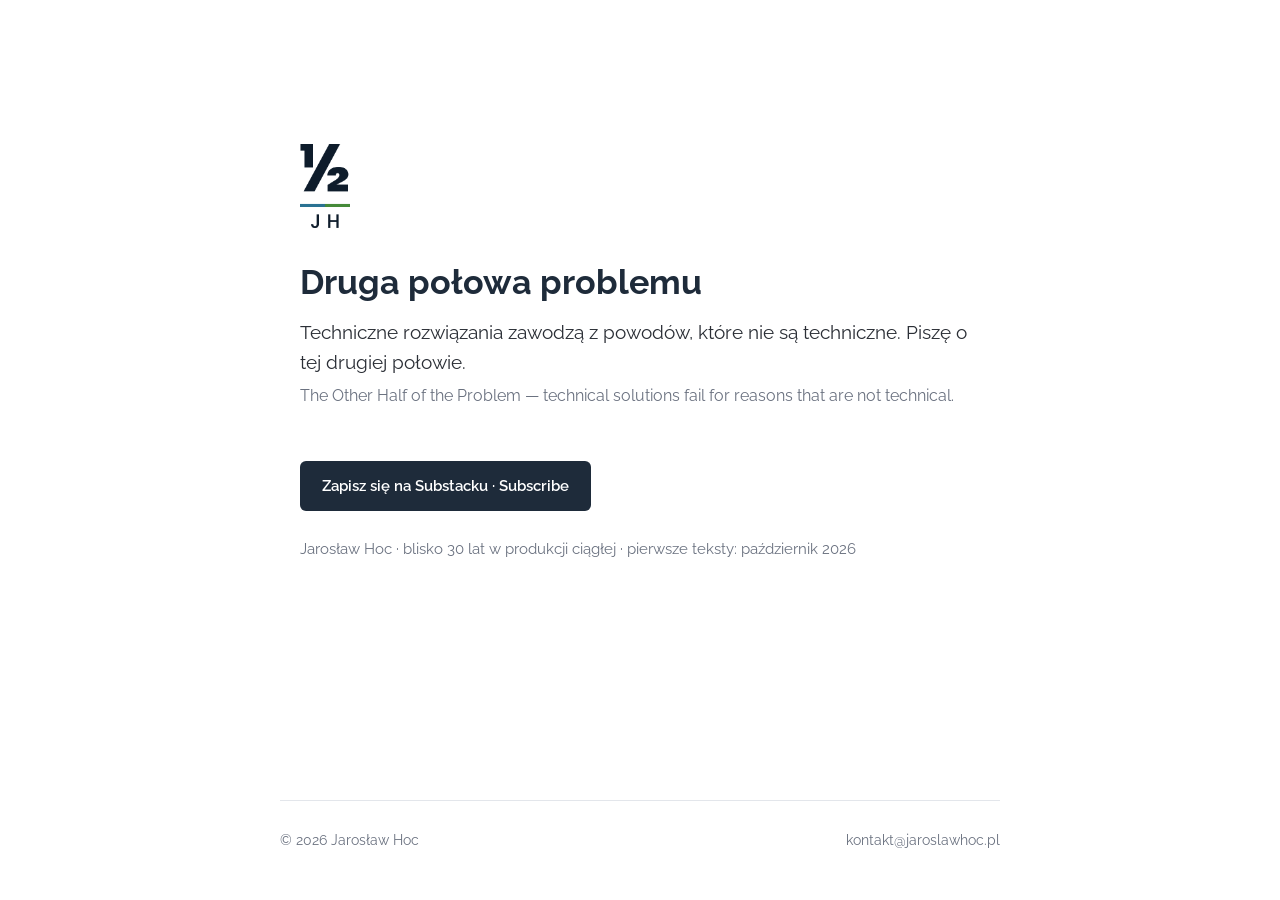
==== index.html @ 165168fc "Miesięcznik: nowe daty numerów 2–4 (3.11, 1.12, 5.01)" ====
<!doctype html><html lang="pl"><head><meta charset="utf-8"><meta name="viewport" content="width=device-width,initial-scale=1">
<title>Druga połowa problemu — Jarosław Hoc</title><meta name="description" content="Techniczne rozwiązania zawodzą z powodów, które nie są techniczne.">
<link rel="preconnect" href="https://fonts.googleapis.com"><link rel="preconnect" href="https://fonts.gstatic.com" crossorigin>
<link href="https://fonts.googleapis.com/css2?family=Raleway:wght@400;600;700&display=swap" rel="stylesheet"><link rel="stylesheet" href="style.css?v=1791019325"><link rel="icon" href="favicon.png?v=1791019325" type="image/png">
<style>.soon{min-height:80vh;display:flex;flex-direction:column;justify-content:center;align-items:flex-start;padding:60px 0}.soon img{height:84px;margin-bottom:34px}.soon h1{font-size:34px;line-height:1.2;color:var(--navy);margin:0 0 14px;font-weight:700}.soon .sub{font-size:19px;margin:0 0 6px}.soon .en{color:var(--gray);font-size:16px;margin:0 0 30px}.soon .who{color:var(--gray);font-size:15px;margin-top:26px}</style></head>
<body><main class="wrap"><section class="soon"><img src="logo.png" alt="½ JH">
<h1>Druga połowa problemu</h1>
<p class="sub">Techniczne rozwiązania zawodzą z powodów, które nie są techniczne. Piszę o tej drugiej połowie.</p>
<p class="en">The Other Half of the Problem — technical solutions fail for reasons that are not technical.</p>
<a class="cta" href="https://jaroslawhoc.substack.com">Zapisz się na Substacku · Subscribe</a>
<p class="who">Jarosław Hoc · blisko 30 lat w produkcji ciągłej · pierwsze teksty: październik 2026</p>
</section></main><footer class="wrap"><span>© 2026 Jarosław Hoc</span><span><a href="mailto:kontakt@jaroslawhoc.pl">kontakt@jaroslawhoc.pl</a></span></footer><script data-goatcounter="https://jaroslawhoc.goatcounter.com/count" async src="//gc.zgo.at/count.js"></script></body></html>
---- style.css ----
:root{--navy:#1E2B3A;--navy2:#2A3850;--amber:#1F6FA8;--green:#5BA847;--ink:#2B2F36;--gray:#6B7280;--rule:#E3E6EB;--bg:#FFFFFF}
*{box-sizing:border-box}html{-webkit-text-size-adjust:100%}
body{margin:0;font-family:Raleway,system-ui,-apple-system,"Segoe UI",Arial,sans-serif;color:var(--ink);background:var(--bg);line-height:1.6;font-size:17px}
a{color:var(--navy);text-decoration:none;border-bottom:1px solid var(--amber)}a:hover{color:var(--amber)}
.wrap{max-width:720px;margin:0 auto;padding:0 20px}
header{border-bottom:1px solid var(--rule)}
.nav{display:flex;align-items:center;justify-content:space-between;padding:22px 0;gap:16px;flex-wrap:wrap}
.brand{border:0;display:flex;align-items:center;gap:14px;line-height:1.2}.brand>span{display:flex;flex-direction:column}.logo{height:44px;width:auto}
.brand .pub{font-weight:700;color:var(--navy);font-size:19px;letter-spacing:-.2px}
.brand .by{color:var(--green);font-size:13px;font-weight:600;letter-spacing:.6px;text-transform:uppercase;margin-top:3px}
.menu{display:flex;gap:22px;align-items:center;font-size:15px}
.menu a{border:0;color:var(--gray)}.menu a.on{color:var(--navy);font-weight:600}
.lang{border:1px solid var(--rule);border-radius:999px;padding:3px 11px;font-size:13px;color:var(--gray)!important;font-weight:600}
.hero{padding:56px 0 8px}
.latest{display:grid;grid-template-columns:300px 1fr;gap:40px;align-items:start;margin-top:40px;padding:32px 0 8px;border-top:1px solid var(--rule)}
.latest .paper{border:0}.latest .paper img{width:100%;display:block;border:1px solid #d9d4c7;box-shadow:0 14px 40px rgba(30,43,58,.14);transition:transform .2s}.latest .paper:hover img{transform:translateY(-3px)}
.latest .nr{font-size:13px;letter-spacing:2px;text-transform:uppercase;color:var(--amber);font-weight:700;margin:0 0 10px}
.latest h3{font-size:28px;line-height:1.2;color:var(--navy);margin:0 0 12px;font-weight:700;letter-spacing:-.3px}
.latest .lead{font-size:18px;margin:0 0 18px}
.latest .mon{border-left:3px solid var(--green);padding:4px 0 4px 16px;margin:0 0 20px}
.latest .mon b{display:block;font-size:12px;letter-spacing:2px;text-transform:uppercase;color:var(--gray);margin-bottom:6px}
.latest .mon ol{margin:0;padding-left:18px;font-size:16px}.latest .mon li{margin-bottom:4px}
.latest .cta{margin:0 12px 0 0}.latest .more{font-size:15px;color:var(--gray);border:0;white-space:nowrap}
.subscribe{margin:48px 0 0;padding:28px 32px;background:#F6F7F9;border-radius:10px;display:grid;grid-template-columns:1fr 340px;gap:28px;align-items:center}
.subscribe h4{margin:0 0 6px;font-size:20px;color:var(--navy)}.subscribe p{margin:0;font-size:15px;color:var(--gray)}
.subscribe iframe{width:100%;height:150px;border:0;background:transparent}
@media(max-width:700px){.latest{grid-template-columns:1fr}.latest .paper{max-width:320px}.subscribe{grid-template-columns:1fr;padding:22px}}
.hero h1{font-size:34px;line-height:1.2;color:var(--navy);margin:0 0 20px;font-weight:700;letter-spacing:-.3px}
.hero p{font-size:19px;margin:0 0 14px;max-width:600px}
.hero .who{color:var(--gray);font-size:16px}
.cta{display:inline-block;margin-top:22px;background:var(--navy);color:#fff;padding:13px 22px;border-radius:6px;border:0;font-weight:600;font-size:15px}
.cta:hover{background:var(--green);color:#fff}
h2{font-size:14px;letter-spacing:2px;text-transform:uppercase;color:var(--amber);margin:56px 0 18px;font-weight:700}
.texts{list-style:none;padding:0;margin:0}
.texts li{padding:18px 0;border-top:1px solid var(--rule)}
.texts li:last-child{border-bottom:1px solid var(--rule)}
.texts .t{font-weight:600;font-size:18px;color:var(--navy);border:0}
.texts .d{display:block;color:var(--gray);font-size:14px;margin-top:4px}
.empty{padding:24px;background:#F6F7F9;border-radius:8px;color:var(--gray);font-size:16px}
.ahero{position:relative;margin:8px 0 36px;border-radius:10px;overflow:hidden;background:#fbfaf6}.ahero img{width:100%;display:block;-webkit-mask-image:linear-gradient(180deg,#000 55%,transparent 100%);mask-image:linear-gradient(180deg,#000 55%,transparent 100%)}.acard{position:absolute;right:4%;bottom:8%;width:42%;background:rgba(255,255,255,.86);backdrop-filter:blur(3px);border:1px solid #e6e2d8;border-radius:8px;padding:22px 26px;box-shadow:0 10px 30px rgba(30,43,58,.10)}.acard h2{margin:0 0 10px}.acard p{margin:0;font-size:17px;line-height:1.55}@media(max-width:800px){.ahero img{-webkit-mask-image:none;mask-image:none}.acard{position:static;width:auto;margin:-40px 16px 0;background:#fff}}
.atext{max-width:680px}.atext p{font-size:18px;line-height:1.6}.about img{width:100%;border-radius:6px;display:block;border:1px solid #e6e2d8}
@media(max-width:640px){.about{grid-template-columns:1fr}.about img{width:180px}}
.about p{margin:0 0 16px}
.issues{display:grid;grid-template-columns:repeat(auto-fill,minmax(260px,1fr));gap:28px;margin-top:24px}.issue{margin:0}.issue img{width:100%;display:block;border:1px solid #d9d4c7;box-shadow:0 8px 30px rgba(30,43,58,.12);transition:transform .2s}.issue a:hover img{transform:translateY(-3px)}.issue figcaption{font-size:14px;color:var(--gray);margin-top:10px}.issue figcaption em{color:var(--green);font-style:normal}.issues+.empty{margin-top:20px}
.texts li{display:flex;gap:16px;align-items:flex-start}.texts .thumb img{width:72px;display:block;border:1px solid #d9d4c7}
.empty{margin-bottom:8px}
@media(max-width:640px){.hero{padding:44px 0 28px}.hero h1{font-size:28px}}
footer.wrap{margin:80px auto 0;border-top:1px solid var(--rule);padding:28px 0 44px;color:var(--gray);font-size:14px;display:flex;justify-content:space-between;flex-wrap:wrap;gap:12px}
footer a{border:0;color:var(--gray)}footer a:hover{color:var(--navy)}
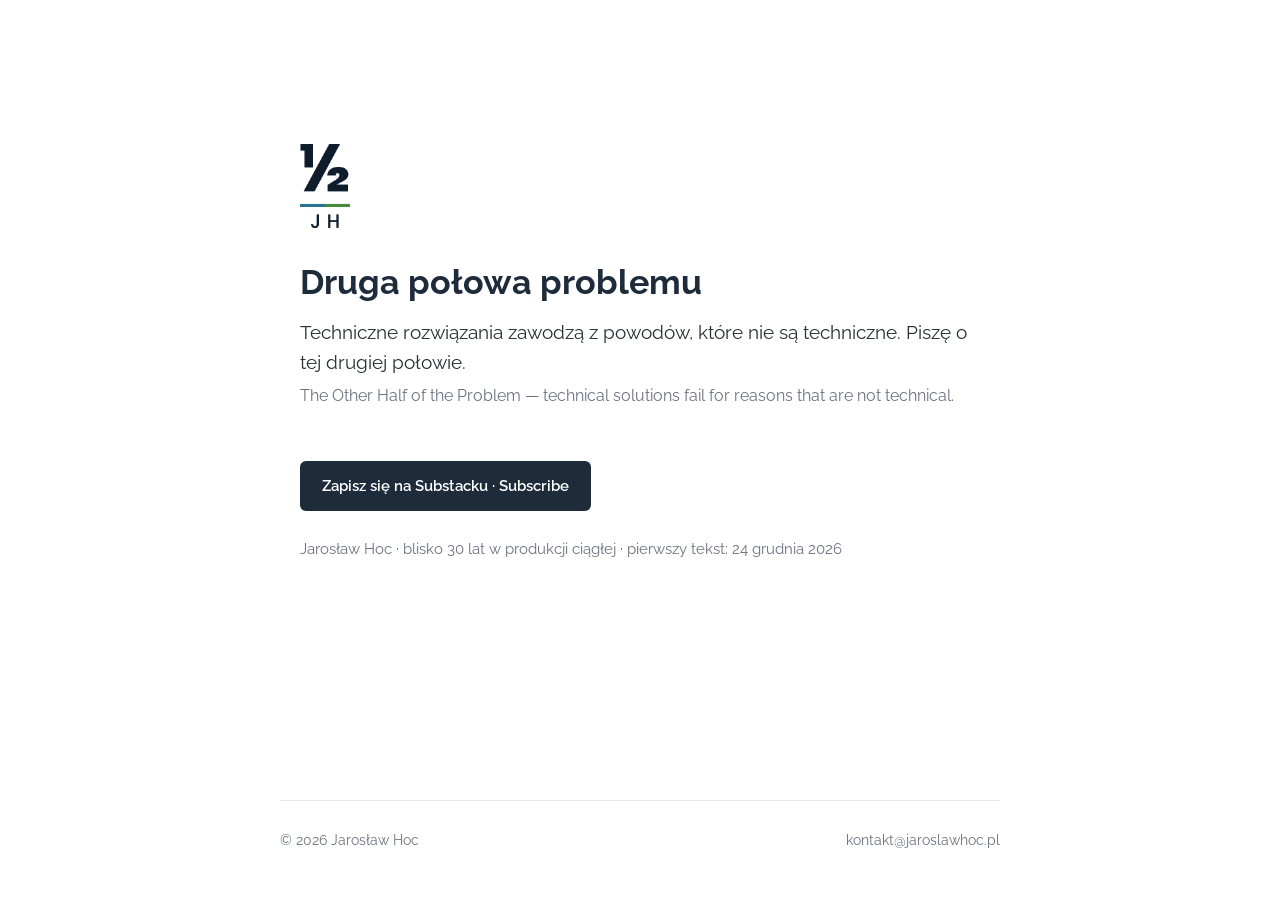
==== commit 6ad4c23e: "Nr 1: wydanie świąteczne 24.12.2026 — nowa gazeta, daty na zasłonie i stronach Co-Authored-By: Claud" ====
--- a/index.html
+++ b/index.html
@@ -8,5 +8,5 @@
 <p class="sub">Techniczne rozwiązania zawodzą z powodów, które nie są techniczne. Piszę o tej drugiej połowie.</p>
 <p class="en">The Other Half of the Problem — technical solutions fail for reasons that are not technical.</p>
 <a class="cta" href="https://jaroslawhoc.substack.com">Zapisz się na Substacku · Subscribe</a>
-<p class="who">Jarosław Hoc · blisko 30 lat w produkcji ciągłej · pierwsze teksty: październik 2026</p>
+<p class="who">Jarosław Hoc · blisko 30 lat w produkcji ciągłej · pierwszy tekst: 24 grudnia 2026</p>
 </section></main><footer class="wrap"><span>© 2026 Jarosław Hoc</span><span><a href="mailto:kontakt@jaroslawhoc.pl">kontakt@jaroslawhoc.pl</a></span></footer><script data-goatcounter="https://jaroslawhoc.goatcounter.com/count" async src="//gc.zgo.at/count.js"></script></body></html>
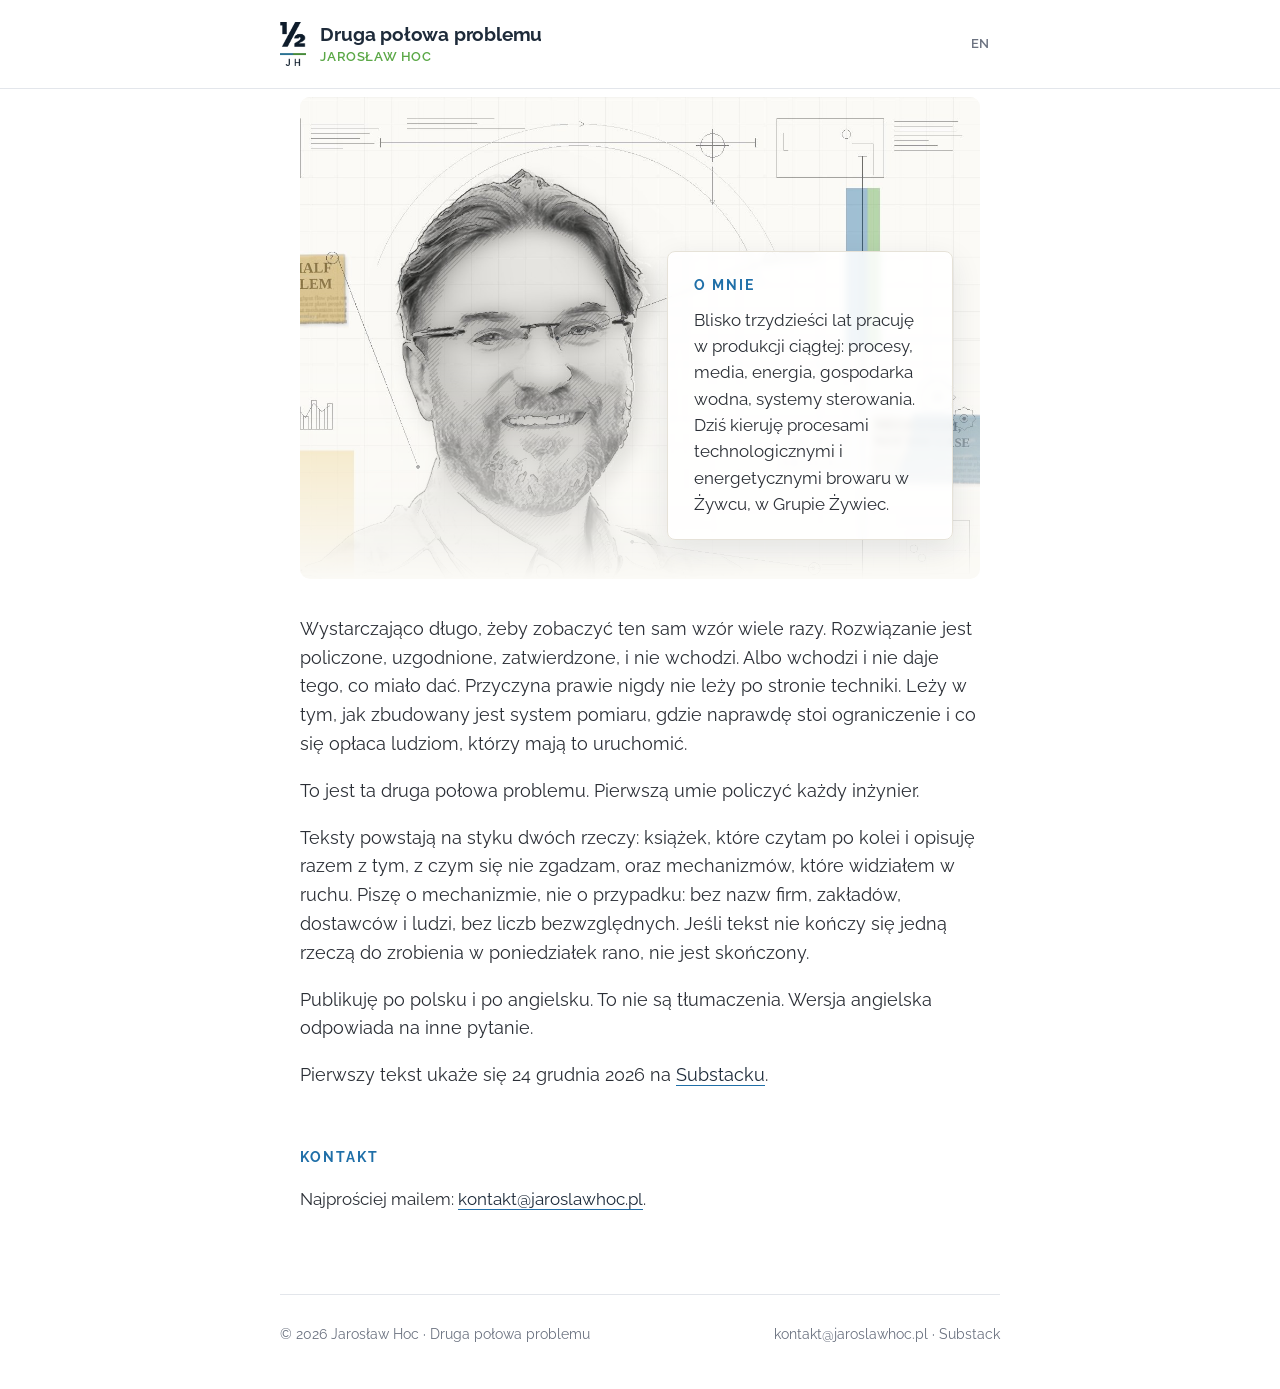
==== commit 092aaa03: "Strona główna: tylko profil (O mnie / About), bez zasłony Co-Authored-By: Claude Fable 5.1 <noreply@" ====
--- a/index.html
+++ b/index.html
@@ -1,12 +1,33 @@
-<!doctype html><html lang="pl"><head><meta charset="utf-8"><meta name="viewport" content="width=device-width,initial-scale=1">
-<title>Druga połowa problemu — Jarosław Hoc</title><meta name="description" content="Techniczne rozwiązania zawodzą z powodów, które nie są techniczne.">
+<!doctype html>
+<html lang="pl">
+<head>
+<meta charset="utf-8">
+<meta name="viewport" content="width=device-width,initial-scale=1">
+<title>Jarosław Hoc — Druga połowa problemu</title>
+<meta name="description" content="Techniczne rozwiązania zawodzą z powodów, które nie są techniczne. Teksty o tej drugiej połowie.">
+<meta property="og:type" content="website"><meta property="og:site_name" content="Druga połowa problemu">
+<meta property="og:title" content="Jarosław Hoc — Druga połowa problemu"><meta property="og:description" content="Techniczne rozwiązania zawodzą z powodów, które nie są techniczne. Teksty o tej drugiej połowie.">
+<meta property="og:url" content="https://jaroslawhoc.pl/"><meta property="og:image" content="https://jaroslawhoc.pl/og-default.jpg">
+<meta property="og:image:width" content="1200"><meta property="og:image:height" content="630">
+<meta name="twitter:card" content="summary_large_image"><meta name="twitter:image" content="https://jaroslawhoc.pl/og-default.jpg">
+<link rel="alternate" hreflang="pl" href="https://jaroslawhoc.pl/">
+<link rel="alternate" hreflang="en" href="https://jaroslawhoc.pl/about">
 <link rel="preconnect" href="https://fonts.googleapis.com"><link rel="preconnect" href="https://fonts.gstatic.com" crossorigin>
-<link href="https://fonts.googleapis.com/css2?family=Raleway:wght@400;600;700&display=swap" rel="stylesheet"><link rel="stylesheet" href="style.css?v=1791019325"><link rel="icon" href="favicon.png?v=1791019325" type="image/png">
-<style>.soon{min-height:80vh;display:flex;flex-direction:column;justify-content:center;align-items:flex-start;padding:60px 0}.soon img{height:84px;margin-bottom:34px}.soon h1{font-size:34px;line-height:1.2;color:var(--navy);margin:0 0 14px;font-weight:700}.soon .sub{font-size:19px;margin:0 0 6px}.soon .en{color:var(--gray);font-size:16px;margin:0 0 30px}.soon .who{color:var(--gray);font-size:15px;margin-top:26px}</style></head>
-<body><main class="wrap"><section class="soon"><img src="logo.png" alt="½ JH">
-<h1>Druga połowa problemu</h1>
-<p class="sub">Techniczne rozwiązania zawodzą z powodów, które nie są techniczne. Piszę o tej drugiej połowie.</p>
-<p class="en">The Other Half of the Problem — technical solutions fail for reasons that are not technical.</p>
-<a class="cta" href="https://jaroslawhoc.substack.com">Zapisz się na Substacku · Subscribe</a>
-<p class="who">Jarosław Hoc · blisko 30 lat w produkcji ciągłej · pierwszy tekst: 24 grudnia 2026</p>
-</section></main><footer class="wrap"><span>© 2026 Jarosław Hoc</span><span><a href="mailto:kontakt@jaroslawhoc.pl">kontakt@jaroslawhoc.pl</a></span></footer><script data-goatcounter="https://jaroslawhoc.goatcounter.com/count" async src="//gc.zgo.at/count.js"></script></body></html>+<link href="https://fonts.googleapis.com/css2?family=Raleway:wght@400;500;600;700&display=swap" rel="stylesheet">
+<link rel="stylesheet" href="style.css?v=1791019325">
+<link rel="icon" href="favicon.png?v=1791019325" type="image/png"><link rel="apple-touch-icon" href="apple-touch-icon.png">
+</head>
+<body>
+<header><div class="wrap nav">
+<a class="brand" href="./"><img class="logo" src="logo.png" alt="½ JH"><span><span class="pub">Druga połowa problemu</span><span class="by">Jarosław Hoc</span></span></a>
+<nav class="menu"><a href="about" class="lang" lang="en">EN</a></nav>
+</div></header>
+<main class="wrap">
+<section class="ahero"><img src="szkic-hero.jpg" alt="Jarosław Hoc – szkic inżynierski"><div class="acard"><h2>O mnie</h2><p>Blisko trzydzieści lat pracuję w produkcji ciągłej: procesy, media, energia, gospodarka wodna, systemy sterowania. Dziś kieruję procesami technologicznymi i energetycznymi browaru w Żywcu, w Grupie Żywiec.</p></div></section><div class="atext"><p>Wystarczająco długo, żeby zobaczyć ten sam wzór wiele razy. Rozwiązanie jest policzone, uzgodnione, zatwierdzone, i nie wchodzi. Albo wchodzi i nie daje tego, co miało dać. Przyczyna prawie nigdy nie leży po stronie techniki. Leży w tym, jak zbudowany jest system pomiaru, gdzie naprawdę stoi ograniczenie i co się opłaca ludziom, którzy mają to uruchomić.</p><p>To jest ta druga połowa problemu. Pierwszą umie policzyć każdy inżynier.</p><p>Teksty powstają na styku dwóch rzeczy: książek, które czytam po kolei i opisuję razem z tym, z czym się nie zgadzam, oraz mechanizmów, które widziałem w ruchu. Piszę o mechanizmie, nie o przypadku: bez nazw firm, zakładów, dostawców i ludzi, bez liczb bezwzględnych. Jeśli tekst nie kończy się jedną rzeczą do zrobienia w poniedziałek rano, nie jest skończony.</p><p>Publikuję po polsku i po angielsku. To nie są tłumaczenia. Wersja angielska odpowiada na inne pytanie.</p><p>Pierwszy tekst ukaże się 24 grudnia 2026 na <a href="https://jaroslawhoc.substack.com">Substacku</a>.</p></div><h2>Kontakt</h2><p>Najprościej mailem: <a href="mailto:kontakt@jaroslawhoc.pl">kontakt@jaroslawhoc.pl</a>. </p>
+</main>
+<footer class="wrap">
+<span>© 2026 Jarosław Hoc · Druga połowa problemu</span>
+<span><a href="mailto:kontakt@jaroslawhoc.pl">kontakt@jaroslawhoc.pl</a> · <a href="https://jaroslawhoc.substack.com">Substack</a></span>
+</footer>
+<script data-goatcounter="https://jaroslawhoc.goatcounter.com/count" async src="//gc.zgo.at/count.js"></script>
+</body></html>
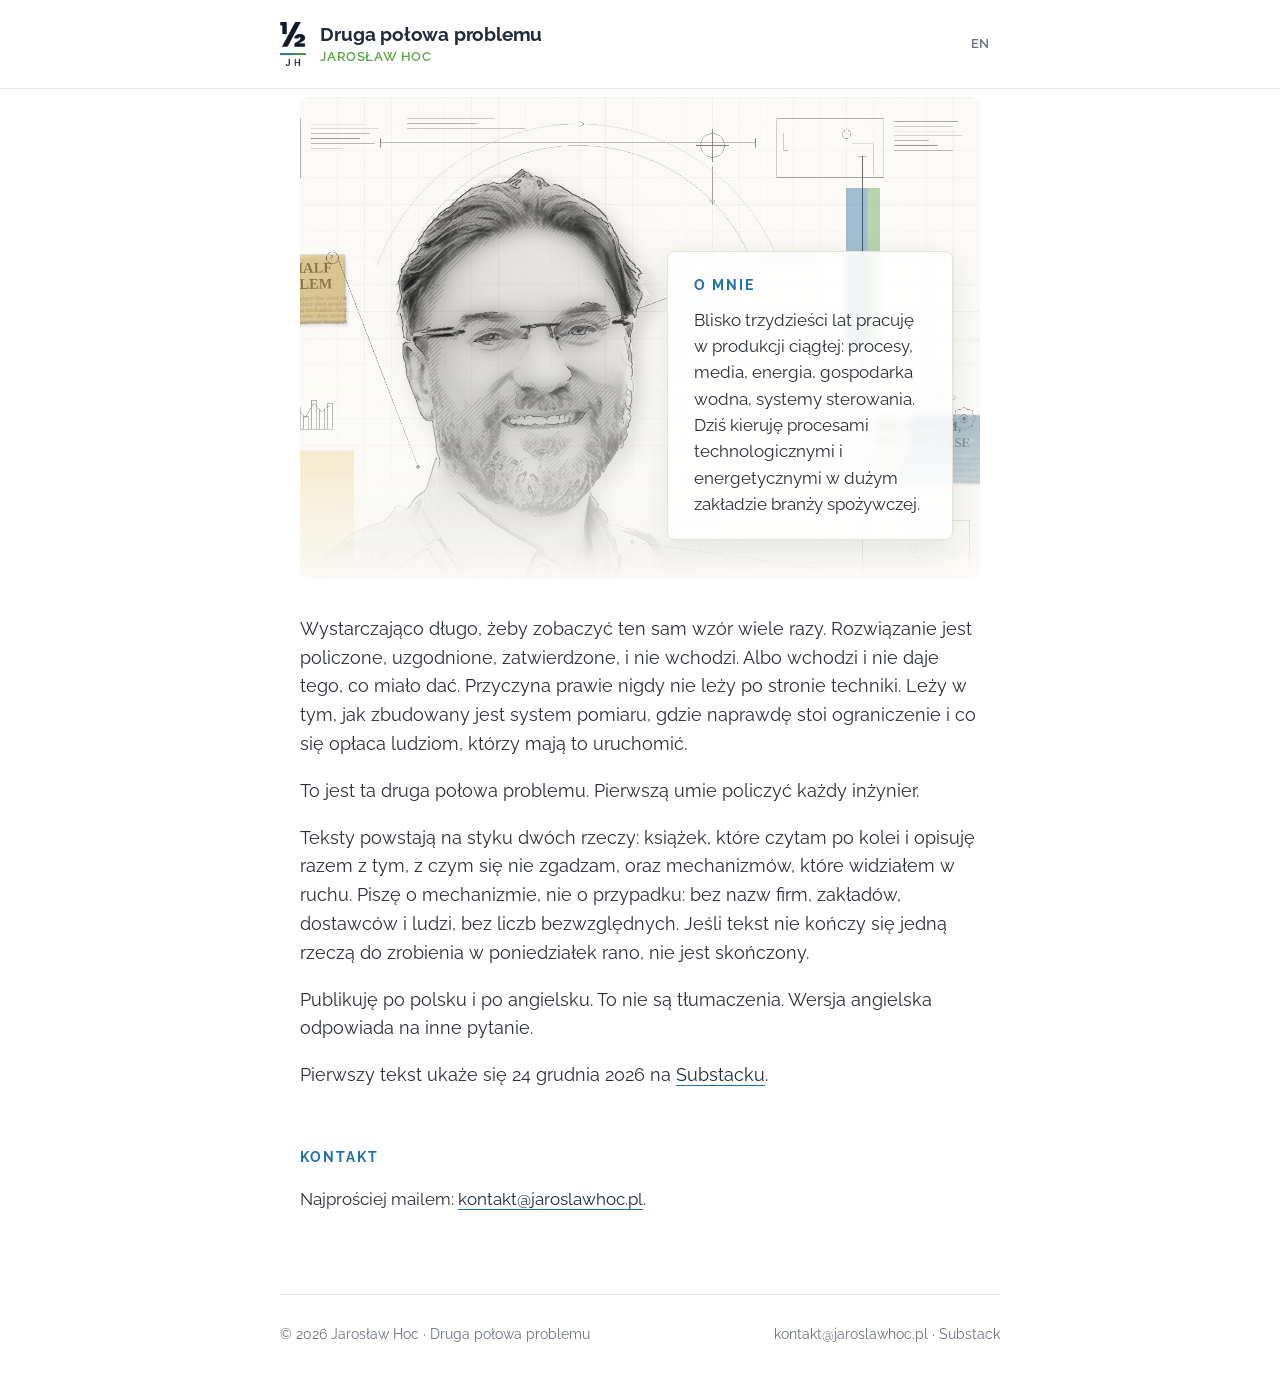
==== commit f3e041b2: "Profil: opis bez nazwy pracodawcy (PL i EN, także strony podglądu) Co-Authored-By: Claude Fable 5.1 " ====
--- a/index.html
+++ b/index.html
@@ -23,7 +23,7 @@
 <nav class="menu"><a href="about" class="lang" lang="en">EN</a></nav>
 </div></header>
 <main class="wrap">
-<section class="ahero"><img src="szkic-hero.jpg" alt="Jarosław Hoc – szkic inżynierski"><div class="acard"><h2>O mnie</h2><p>Blisko trzydzieści lat pracuję w produkcji ciągłej: procesy, media, energia, gospodarka wodna, systemy sterowania. Dziś kieruję procesami technologicznymi i energetycznymi browaru w Żywcu, w Grupie Żywiec.</p></div></section><div class="atext"><p>Wystarczająco długo, żeby zobaczyć ten sam wzór wiele razy. Rozwiązanie jest policzone, uzgodnione, zatwierdzone, i nie wchodzi. Albo wchodzi i nie daje tego, co miało dać. Przyczyna prawie nigdy nie leży po stronie techniki. Leży w tym, jak zbudowany jest system pomiaru, gdzie naprawdę stoi ograniczenie i co się opłaca ludziom, którzy mają to uruchomić.</p><p>To jest ta druga połowa problemu. Pierwszą umie policzyć każdy inżynier.</p><p>Teksty powstają na styku dwóch rzeczy: książek, które czytam po kolei i opisuję razem z tym, z czym się nie zgadzam, oraz mechanizmów, które widziałem w ruchu. Piszę o mechanizmie, nie o przypadku: bez nazw firm, zakładów, dostawców i ludzi, bez liczb bezwzględnych. Jeśli tekst nie kończy się jedną rzeczą do zrobienia w poniedziałek rano, nie jest skończony.</p><p>Publikuję po polsku i po angielsku. To nie są tłumaczenia. Wersja angielska odpowiada na inne pytanie.</p><p>Pierwszy tekst ukaże się 24 grudnia 2026 na <a href="https://jaroslawhoc.substack.com">Substacku</a>.</p></div><h2>Kontakt</h2><p>Najprościej mailem: <a href="mailto:kontakt@jaroslawhoc.pl">kontakt@jaroslawhoc.pl</a>. </p>
+<section class="ahero"><img src="szkic-hero.jpg" alt="Jarosław Hoc – szkic inżynierski"><div class="acard"><h2>O mnie</h2><p>Blisko trzydzieści lat pracuję w produkcji ciągłej: procesy, media, energia, gospodarka wodna, systemy sterowania. Dziś kieruję procesami technologicznymi i energetycznymi w dużym zakładzie branży spożywczej.</p></div></section><div class="atext"><p>Wystarczająco długo, żeby zobaczyć ten sam wzór wiele razy. Rozwiązanie jest policzone, uzgodnione, zatwierdzone, i nie wchodzi. Albo wchodzi i nie daje tego, co miało dać. Przyczyna prawie nigdy nie leży po stronie techniki. Leży w tym, jak zbudowany jest system pomiaru, gdzie naprawdę stoi ograniczenie i co się opłaca ludziom, którzy mają to uruchomić.</p><p>To jest ta druga połowa problemu. Pierwszą umie policzyć każdy inżynier.</p><p>Teksty powstają na styku dwóch rzeczy: książek, które czytam po kolei i opisuję razem z tym, z czym się nie zgadzam, oraz mechanizmów, które widziałem w ruchu. Piszę o mechanizmie, nie o przypadku: bez nazw firm, zakładów, dostawców i ludzi, bez liczb bezwzględnych. Jeśli tekst nie kończy się jedną rzeczą do zrobienia w poniedziałek rano, nie jest skończony.</p><p>Publikuję po polsku i po angielsku. To nie są tłumaczenia. Wersja angielska odpowiada na inne pytanie.</p><p>Pierwszy tekst ukaże się 24 grudnia 2026 na <a href="https://jaroslawhoc.substack.com">Substacku</a>.</p></div><h2>Kontakt</h2><p>Najprościej mailem: <a href="mailto:kontakt@jaroslawhoc.pl">kontakt@jaroslawhoc.pl</a>. </p>
 </main>
 <footer class="wrap">
 <span>© 2026 Jarosław Hoc · Druga połowa problemu</span>
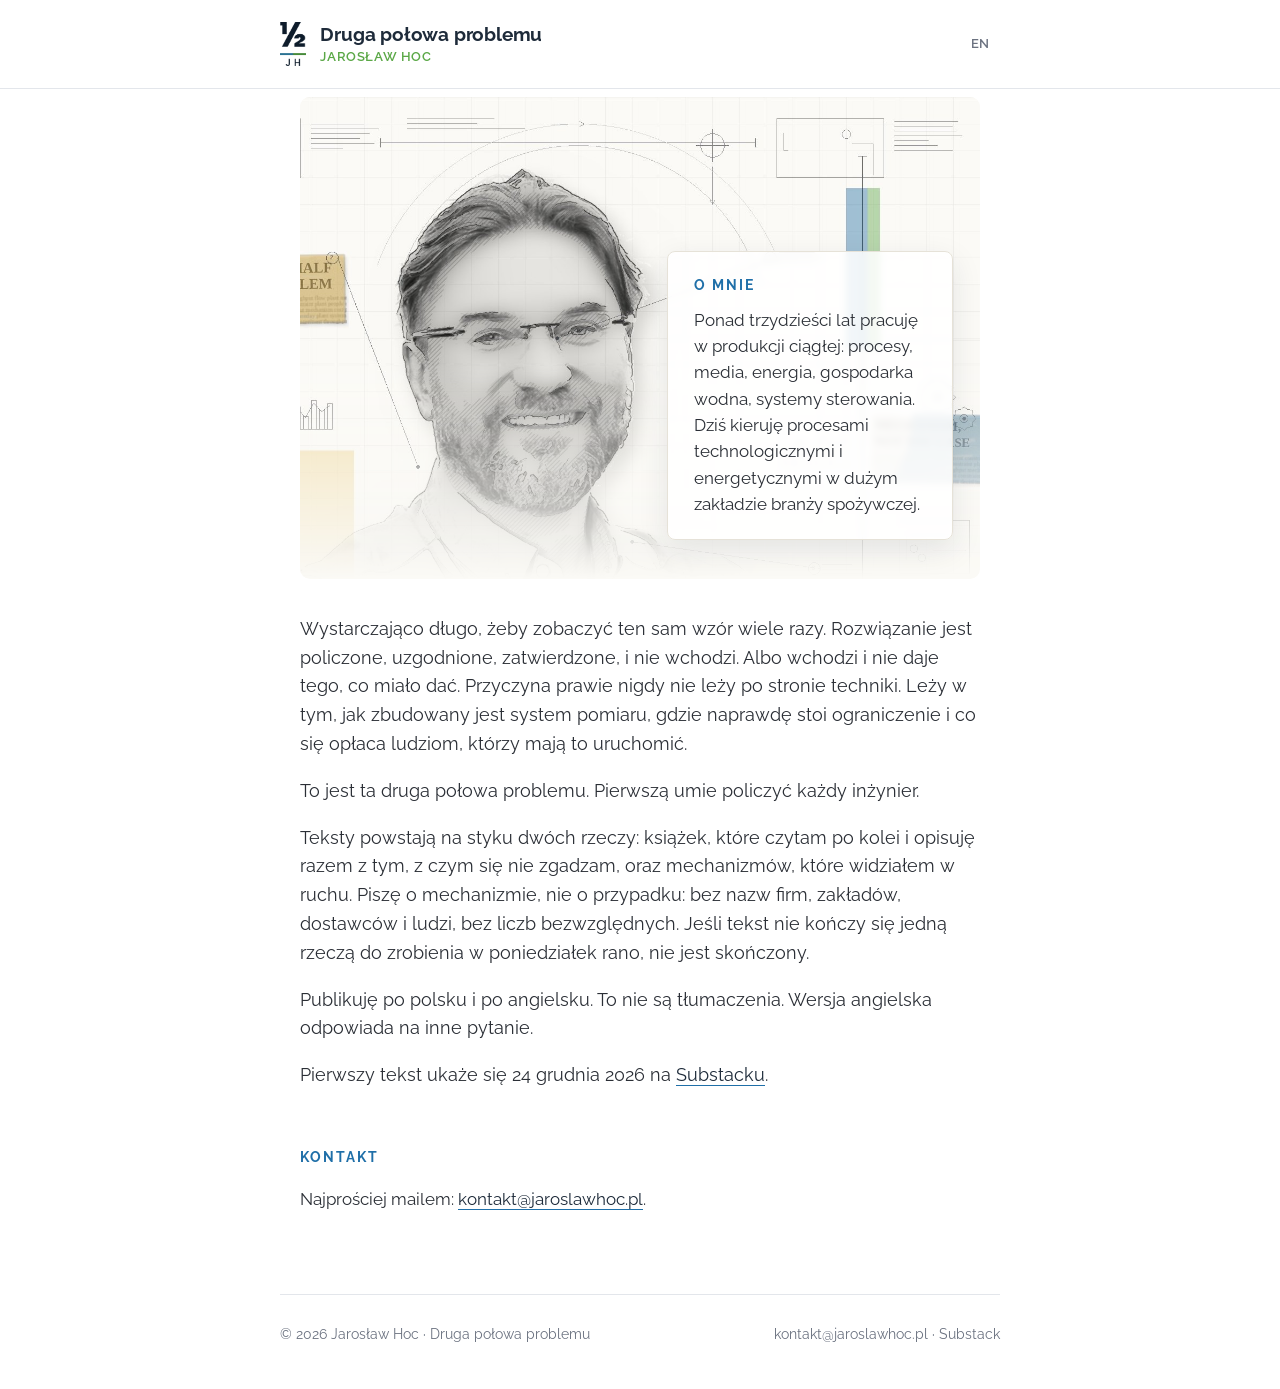
==== commit ae0d0991: "Staż: ponad 30 lat / 30+ years (PL i EN) Co-Authored-By: Claude Opus 5.5 <noreply@anthropic.com> Cla" ====
--- a/index.html
+++ b/index.html
@@ -23,7 +23,7 @@
 <nav class="menu"><a href="about" class="lang" lang="en">EN</a></nav>
 </div></header>
 <main class="wrap">
-<section class="ahero"><img src="szkic-hero.jpg" alt="Jarosław Hoc – szkic inżynierski"><div class="acard"><h2>O mnie</h2><p>Blisko trzydzieści lat pracuję w produkcji ciągłej: procesy, media, energia, gospodarka wodna, systemy sterowania. Dziś kieruję procesami technologicznymi i energetycznymi w dużym zakładzie branży spożywczej.</p></div></section><div class="atext"><p>Wystarczająco długo, żeby zobaczyć ten sam wzór wiele razy. Rozwiązanie jest policzone, uzgodnione, zatwierdzone, i nie wchodzi. Albo wchodzi i nie daje tego, co miało dać. Przyczyna prawie nigdy nie leży po stronie techniki. Leży w tym, jak zbudowany jest system pomiaru, gdzie naprawdę stoi ograniczenie i co się opłaca ludziom, którzy mają to uruchomić.</p><p>To jest ta druga połowa problemu. Pierwszą umie policzyć każdy inżynier.</p><p>Teksty powstają na styku dwóch rzeczy: książek, które czytam po kolei i opisuję razem z tym, z czym się nie zgadzam, oraz mechanizmów, które widziałem w ruchu. Piszę o mechanizmie, nie o przypadku: bez nazw firm, zakładów, dostawców i ludzi, bez liczb bezwzględnych. Jeśli tekst nie kończy się jedną rzeczą do zrobienia w poniedziałek rano, nie jest skończony.</p><p>Publikuję po polsku i po angielsku. To nie są tłumaczenia. Wersja angielska odpowiada na inne pytanie.</p><p>Pierwszy tekst ukaże się 24 grudnia 2026 na <a href="https://jaroslawhoc.substack.com">Substacku</a>.</p></div><h2>Kontakt</h2><p>Najprościej mailem: <a href="mailto:kontakt@jaroslawhoc.pl">kontakt@jaroslawhoc.pl</a>. </p>
+<section class="ahero"><img src="szkic-hero.jpg" alt="Jarosław Hoc – szkic inżynierski"><div class="acard"><h2>O mnie</h2><p>Ponad trzydzieści lat pracuję w produkcji ciągłej: procesy, media, energia, gospodarka wodna, systemy sterowania. Dziś kieruję procesami technologicznymi i energetycznymi w dużym zakładzie branży spożywczej.</p></div></section><div class="atext"><p>Wystarczająco długo, żeby zobaczyć ten sam wzór wiele razy. Rozwiązanie jest policzone, uzgodnione, zatwierdzone, i nie wchodzi. Albo wchodzi i nie daje tego, co miało dać. Przyczyna prawie nigdy nie leży po stronie techniki. Leży w tym, jak zbudowany jest system pomiaru, gdzie naprawdę stoi ograniczenie i co się opłaca ludziom, którzy mają to uruchomić.</p><p>To jest ta druga połowa problemu. Pierwszą umie policzyć każdy inżynier.</p><p>Teksty powstają na styku dwóch rzeczy: książek, które czytam po kolei i opisuję razem z tym, z czym się nie zgadzam, oraz mechanizmów, które widziałem w ruchu. Piszę o mechanizmie, nie o przypadku: bez nazw firm, zakładów, dostawców i ludzi, bez liczb bezwzględnych. Jeśli tekst nie kończy się jedną rzeczą do zrobienia w poniedziałek rano, nie jest skończony.</p><p>Publikuję po polsku i po angielsku. To nie są tłumaczenia. Wersja angielska odpowiada na inne pytanie.</p><p>Pierwszy tekst ukaże się 24 grudnia 2026 na <a href="https://jaroslawhoc.substack.com">Substacku</a>.</p></div><h2>Kontakt</h2><p>Najprościej mailem: <a href="mailto:kontakt@jaroslawhoc.pl">kontakt@jaroslawhoc.pl</a>. </p>
 </main>
 <footer class="wrap">
 <span>© 2026 Jarosław Hoc · Druga połowa problemu</span>
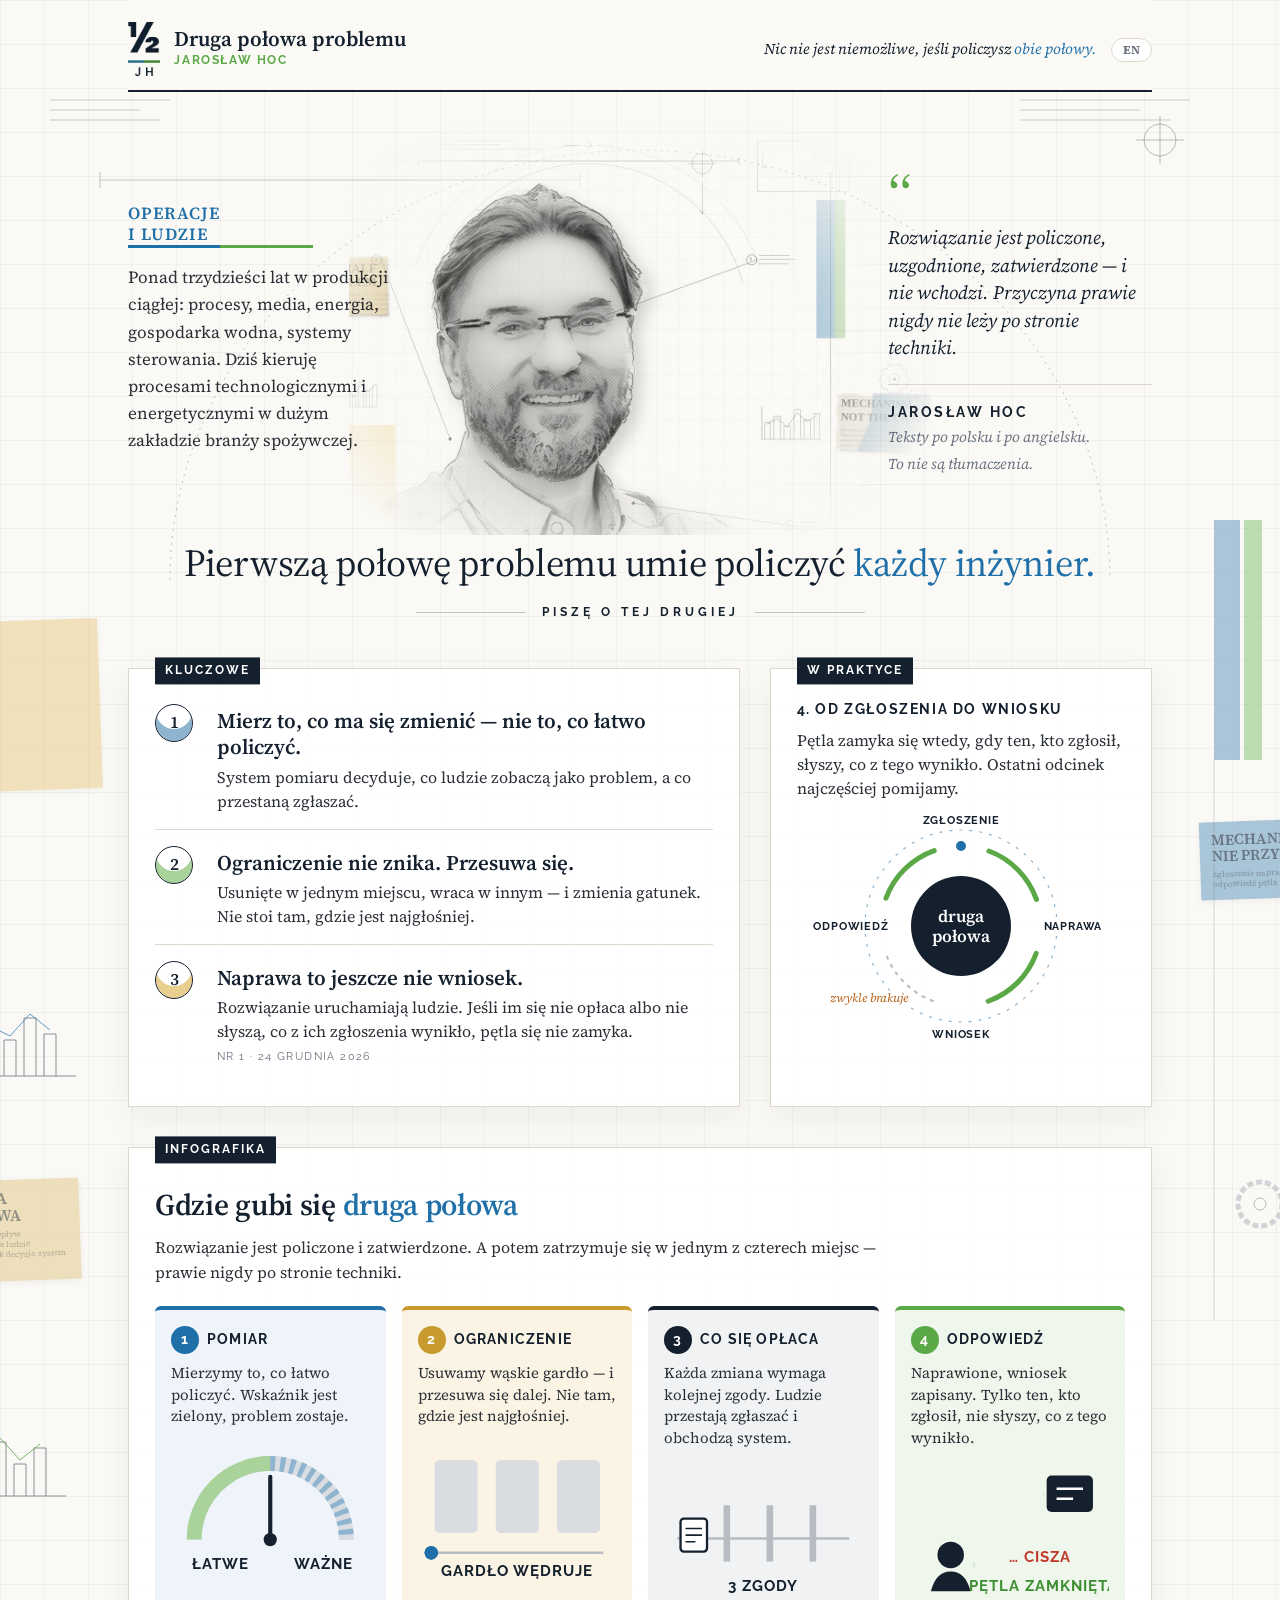
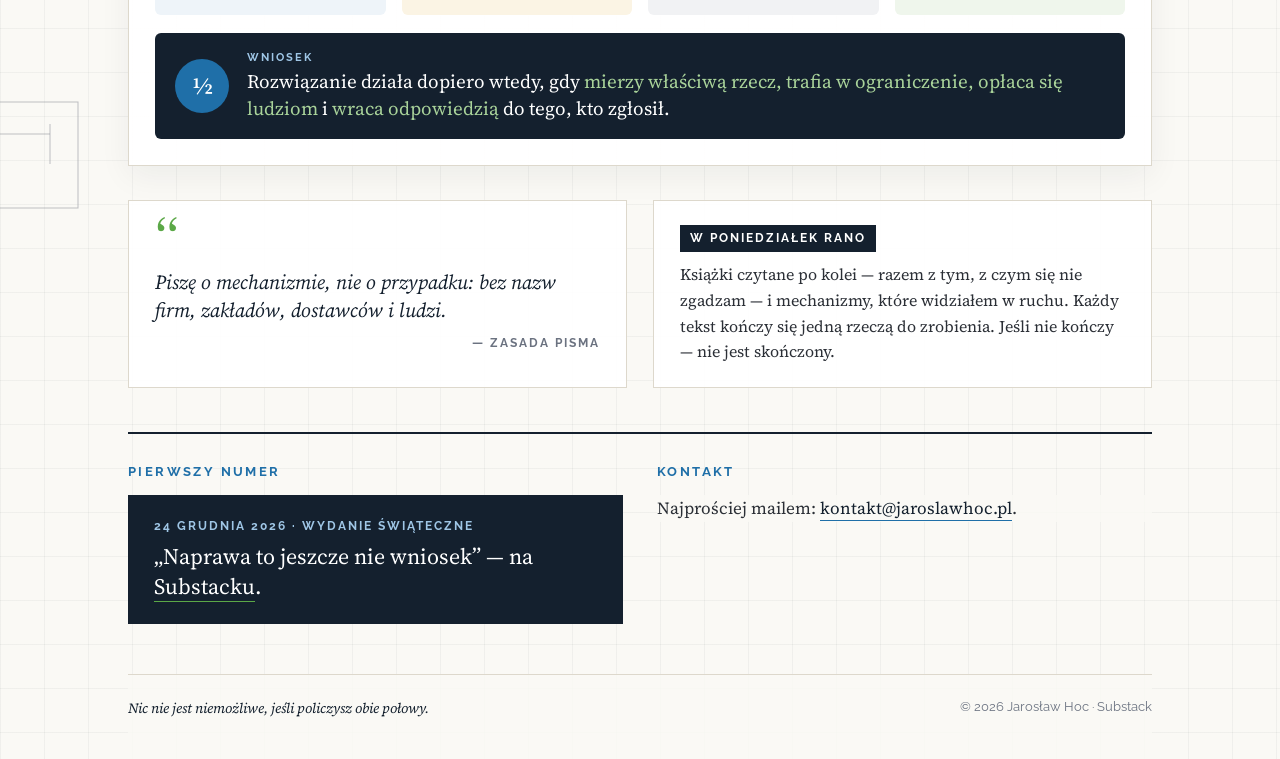
==== commit 5d9846db: "Nowa strona główna: układ redakcyjny, szkic na całą stronę, animowana pętla i infografika Co-Authore" ====
--- a/index.html
+++ b/index.html
@@ -1,6 +1,9 @@
 <!doctype html>
 <html lang="pl">
 <head>
+<meta charset="utf-8">
+<meta name="viewport" content="width=device-width,initial-scale=1">
+
 <meta charset="utf-8">
 <meta name="viewport" content="width=device-width,initial-scale=1">
 <title>Jarosław Hoc — Druga połowa problemu</title>
@@ -13,21 +16,276 @@
 <link rel="alternate" hreflang="pl" href="https://jaroslawhoc.pl/">
 <link rel="alternate" hreflang="en" href="https://jaroslawhoc.pl/about">
 <link rel="preconnect" href="https://fonts.googleapis.com"><link rel="preconnect" href="https://fonts.gstatic.com" crossorigin>
-<link href="https://fonts.googleapis.com/css2?family=Raleway:wght@400;500;600;700&display=swap" rel="stylesheet">
-<link rel="stylesheet" href="style.css?v=1791019325">
+<link href="https://fonts.googleapis.com/css2?family=Raleway:wght@400;500;600;700&family=Source+Serif+4:ital,opsz,wght@0,8..60,400;0,8..60,600;1,8..60,400&display=swap" rel="stylesheet">
 <link rel="icon" href="favicon.png?v=1791019325" type="image/png"><link rel="apple-touch-icon" href="apple-touch-icon.png">
+<style>
+:root{--navy:#14202E;--blue:#1F6FA8;--blueS:#8FB4CF;--green:#5BA847;--greenS:#A9D39A;--amber:#E9CF8F;--ink:#2B2F36;--gray:#6B7280;--line:#8A8F98;--rule:#DDD8CC;--paper:#FAF9F5;--serif:"Source Serif 4",Georgia,serif}
+*{box-sizing:border-box}
+html{background:var(--paper)}
+body{margin:0;color:var(--ink);font-family:Raleway,system-ui,sans-serif;font-size:17px;line-height:1.6;position:relative;overflow-x:hidden;
+  background-image:linear-gradient(rgba(20,32,46,.045) 1px,transparent 1px),linear-gradient(90deg,rgba(20,32,46,.045) 1px,transparent 1px);background-size:44px 44px}
+a{color:var(--navy);text-decoration:none;border-bottom:1px solid var(--blue)}a:hover{color:var(--blue)}
+.page{max-width:1080px;margin:0 auto;padding:0 28px;position:relative;z-index:1}
+/* warstwa szkicu na całą stronę */
+.sketch{position:absolute;inset:0;z-index:0;pointer-events:none;overflow:hidden}
+.sketch svg{position:absolute;stroke:var(--line);fill:none;stroke-width:1}
+.sketch .bar{position:absolute;opacity:.75}.sketch .only-m{display:none}
+.sketch .note{position:absolute;font-family:var(--serif);font-weight:600;color:rgba(20,32,46,.55);line-height:1.05;padding:10px 12px;transform:rotate(-2deg);box-shadow:0 2px 6px rgba(0,0,0,.06)}
+.sketch .note small{display:block;font-weight:400;font-size:8px;line-height:1.3;margin-top:6px;opacity:.6}
+/* pasek górny */
+.top{display:flex;justify-content:space-between;align-items:center;padding:22px 0 14px;border-bottom:2px solid var(--navy);gap:16px;flex-wrap:wrap;background:linear-gradient(var(--paper),rgba(250,249,245,.85))}
+.brand{display:flex;align-items:center;gap:14px;border:0}
+.brand img{height:54px}
+.brand b{display:block;font-family:var(--serif);font-size:21px;color:var(--navy);font-weight:600;line-height:1.15}
+.brand small{display:block;color:var(--green);font-size:12px;font-weight:700;letter-spacing:1.6px;text-transform:uppercase}
+.motto{font-family:var(--serif);font-style:italic;font-size:15px;color:var(--navy)}
+.motto em{font-style:italic;color:var(--blue)}
+.lang{border:1px solid var(--rule);border-radius:999px;padding:3px 11px;font-size:12px;font-weight:700;color:var(--gray);margin-left:14px;font-style:normal;background:#fff}
+/* hero */
+.head{display:grid;grid-template-columns:1fr 1.7fr 1fr;gap:24px;align-items:center;padding:30px 0 0}
+.kick{font-family:var(--serif);font-size:22px;line-height:1.25;letter-spacing:1px;text-transform:uppercase;color:var(--blue);margin:0 0 16px;font-weight:600}
+.rulet{width:70%;height:3px;background:linear-gradient(90deg,var(--blue) 50%,var(--green) 50%);margin:0 0 16px}
+.head .left p{font-family:var(--serif);font-size:17px;margin:0}
+.portrait{position:relative}
+.portrait img{width:130%;margin-left:-15%;display:block;mix-blend-mode:multiply;
+  -webkit-mask-image:radial-gradient(ellipse 58% 62% at 46% 52%,#000 48%,transparent 100%);mask-image:radial-gradient(ellipse 58% 62% at 46% 52%,#000 48%,transparent 100%)}
+.qmark{font-family:var(--serif);font-size:64px;line-height:.6;color:var(--green);display:block;margin-bottom:6px}
+.head .right blockquote{margin:0;font-family:var(--serif);font-style:italic;font-size:19px;line-height:1.45;color:var(--navy)}
+.sig{margin-top:22px;padding-top:16px;border-top:1px solid var(--rule)}
+.sig b{display:block;letter-spacing:2.5px;font-size:14px;color:var(--navy)}
+.sig span{font-family:var(--serif);font-style:italic;font-size:15px;color:var(--gray)}
+/* nagłówek — mniejszy */
+.anchor{text-align:center;padding:6px 0 0}
+.anchor h1{font-family:var(--serif);font-weight:400;font-size:clamp(26px,3.4vw,38px);line-height:1.2;color:var(--navy);margin:0;letter-spacing:-.3px}
+.anchor h1 em{font-style:normal;color:var(--blue)}
+.byline{display:flex;align-items:center;gap:16px;justify-content:center;margin:16px 0 0;letter-spacing:4px;font-size:12px;color:var(--navy);font-weight:700}
+.byline:before,.byline:after{content:"";height:1px;width:110px;background:var(--line);opacity:.5}
+/* wstawka kluczowe + w praktyce */
+.grid{display:grid;grid-template-columns:1.6fr 1fr;gap:30px;margin-top:46px}
+.card{background:rgba(255,255,255,.92);border:1px solid var(--rule);position:relative;padding:0 26px 24px;box-shadow:0 10px 30px rgba(20,32,46,.06)}
+.lab{display:inline-block;background:var(--navy);color:#fff;font-size:12px;letter-spacing:2px;font-weight:700;padding:4px 10px;transform:translateY(-50%)}
+.keys{list-style:none;margin:2px 0 0;padding:0}
+.keys li{display:grid;grid-template-columns:46px 1fr;gap:16px;padding:16px 0;border-top:1px solid var(--rule)}
+.keys li:first-child{border:0;padding-top:4px}
+.num{width:38px;height:38px;border-radius:50%;border:1.5px solid var(--navy);display:flex;align-items:center;justify-content:center;font-family:var(--serif);font-weight:600;color:var(--navy);background:#fff}
+.keys li:nth-child(1) .num{box-shadow:inset 0 -12px 0 var(--blueS)}
+.keys li:nth-child(2) .num{box-shadow:inset 0 -12px 0 var(--greenS)}
+.keys li:nth-child(3) .num{box-shadow:inset 0 -12px 0 var(--amber)}
+.keys h3{margin:4px 0 4px;font-family:var(--serif);font-size:21px;font-weight:600;color:var(--navy);line-height:1.25}
+.keys p{margin:0;font-family:var(--serif);font-size:16px;line-height:1.5;color:var(--ink)}
+.keys .hint{display:block;font-family:Raleway,sans-serif;font-size:11px;letter-spacing:1.4px;text-transform:uppercase;color:var(--gray);margin-top:6px}
+.card h3.t{margin:0 0 8px;font-size:14px;letter-spacing:1.6px;text-transform:uppercase;color:var(--navy)}
+.card p.s{margin:0 0 6px;font-family:var(--serif);font-size:16px;line-height:1.5}
+.loop{display:block;margin:6px auto 0;width:100%;max-width:300px}
+.loop text{font-family:Raleway,sans-serif;font-weight:700;font-size:11px;letter-spacing:.8px;fill:var(--navy);text-anchor:middle}
+.loop .mid{font-family:var(--serif);font-size:17px;font-weight:600;letter-spacing:0;fill:#fff}
+.loop .lbl text{paint-order:stroke;stroke:#fff;stroke-width:5px;stroke-linejoin:round}
+.loop .miss{font-family:var(--serif);font-style:italic;font-weight:400;font-size:12px;fill:#B5651D;letter-spacing:0}
+.ring{transform-box:fill-box;transform-origin:center;animation:spin 40s linear infinite}
+.dot{offset-path:path("M150 40 A80 80 0 0 1 150 200 A80 80 0 0 1 150 40");animation:run 8s linear infinite}
+.fill{stroke-dasharray:1;stroke-dashoffset:1;animation:close 8s linear infinite}
+.miss{animation:miss 8s linear infinite}
+.gear{transform-box:fill-box;transform-origin:center;animation:spin 18s linear infinite}.gear.r{animation-direction:reverse;animation-duration:12s}
+@keyframes spin{to{transform:rotate(360deg)}}
+@keyframes run{to{offset-distance:100%}}
+@keyframes close{0%,55%{stroke-dashoffset:1;opacity:1}69%{stroke-dashoffset:0;opacity:1}92%{stroke-dashoffset:0;opacity:1}100%{stroke-dashoffset:0;opacity:0}}
+@keyframes miss{0%,55%{opacity:1}62%,94%{opacity:0}100%{opacity:1}}
+@media(prefers-reduced-motion:reduce){.ring,.dot,.fill,.miss,.gear{animation:none}.dot{offset-distance:62%}}
+/* dół */
+.bottom{display:grid;grid-template-columns:1fr 1fr;gap:26px;margin:34px 0 0}
+.box{background:rgba(255,255,255,.92);border:1px solid var(--rule);padding:22px 26px}
+.box blockquote{margin:0;font-family:var(--serif);font-style:italic;font-size:20px;line-height:1.4;color:var(--navy)}
+.box .src{display:block;text-align:right;margin-top:10px;letter-spacing:2px;font-size:12px;font-weight:700;color:var(--gray)}
+.box .lab{transform:none;margin-bottom:10px}
+.box p{margin:0;font-family:var(--serif);font-size:16px}
+.about{display:grid;grid-template-columns:1fr 1fr;gap:34px;margin-top:44px;padding-top:28px;border-top:2px solid var(--navy)}
+.about h2{font-size:13px;letter-spacing:2.4px;text-transform:uppercase;color:var(--blue);margin:0 0 12px}
+.next{background:var(--navy);color:#fff;padding:22px 26px}
+.next b{display:block;font-size:12px;letter-spacing:2px;color:#9fc6e6;margin-bottom:6px}
+.next span{font-family:var(--serif);font-size:22px;line-height:1.3}
+.next a{color:#fff;border-color:var(--green)}
+.contact p{font-family:var(--serif);font-size:17px;margin:0;background:rgba(250,249,245,.85)}
+footer{margin-top:50px;border-top:1px solid var(--rule);padding:22px 0 40px;color:var(--gray);font-size:13px;display:flex;justify-content:space-between;flex-wrap:wrap;gap:10px;background:rgba(250,249,245,.85)}
+footer .m{font-family:var(--serif);font-style:italic;font-size:14px;color:var(--navy)}
+footer a{border:0;color:var(--gray)}
+
+/* infografika: gdzie gubi się druga połowa */
+.info{margin-top:40px;background:rgba(255,255,255,.94);border:1px solid var(--rule);padding:0 26px 26px;box-shadow:0 10px 30px rgba(20,32,46,.06)}
+.info>h2{font-family:var(--serif);font-weight:600;font-size:30px;color:var(--navy);margin:4px 0 6px;letter-spacing:-.3px;text-transform:none}
+.info>h2 em{font-style:normal;color:var(--blue)}
+.info>p.i{margin:0 0 20px;font-family:var(--serif);font-size:16px;max-width:760px}
+.tiles{display:grid;grid-template-columns:repeat(4,1fr);gap:16px}
+.tile{border-radius:6px;padding:16px 16px 14px;border-top:4px solid var(--c)}
+.tile:nth-child(1){--c:var(--blue);background:#EEF4F9}.tile:nth-child(2){--c:#C99A2E;background:#FBF4E4}
+.tile:nth-child(3){--c:var(--navy);background:#F1F2F4}.tile:nth-child(4){--c:var(--green);background:#EFF6EC}
+.tile .n{display:inline-flex;width:28px;height:28px;border-radius:50%;background:var(--c);color:#fff;font-weight:700;font-size:14px;align-items:center;justify-content:center;margin-right:8px}
+.tile h4{display:flex;align-items:center;margin:0 0 8px;font-size:14px;letter-spacing:1.2px;text-transform:uppercase;color:var(--navy);line-height:1.25}
+.tile p{margin:0 0 10px;font-family:var(--serif);font-size:15px;line-height:1.45}
+.tile svg{display:block;width:100%;height:auto}
+.tile svg text{font-family:Raleway,sans-serif;font-size:9px;font-weight:700;letter-spacing:.6px;fill:#14202E;text-anchor:middle}
+.takeaway{display:grid;grid-template-columns:54px 1fr;gap:18px;align-items:center;margin-top:18px;padding:16px 20px;background:var(--navy);color:#fff;border-radius:6px}
+.takeaway .b{width:54px;height:54px;border-radius:50%;background:var(--blue);display:flex;align-items:center;justify-content:center;font-family:var(--serif);font-size:24px;font-weight:600}
+.takeaway small{display:block;font-size:11px;letter-spacing:2px;color:#9fc6e6;font-weight:700;margin-bottom:2px}
+.takeaway span{font-family:var(--serif);font-size:19px;line-height:1.35}
+.takeaway em{font-style:normal;color:#A9D39A}
+.needle{transform-origin:60px 62px;animation:needle 4s ease-in-out infinite alternate}
+@keyframes needle{from{transform:rotate(-58deg)}to{transform:rotate(-8deg)}}
+.st{animation:neck 9s infinite}.st:nth-of-type(2){animation-delay:-6s}.st:nth-of-type(3){animation-delay:-3s}
+@keyframes neck{0%,30%{fill:#C99A2E}36%,100%{fill:#D9DCE1}}
+.flow{offset-path:path("M8 70 H112");animation:run 3s linear infinite}.flow.b{animation-delay:-1s}.flow.c{animation-delay:-2s}
+.doc{animation:doc 6s ease-in-out infinite}
+@keyframes doc{0%{transform:translateX(0)}15%,30%{transform:translateX(26px)}45%,60%{transform:translateX(52px)}75%,90%{transform:translateX(78px);opacity:1}100%{transform:translateX(78px);opacity:0}}
+.gate{animation:gate 6s infinite}.gate.g2{animation-delay:1.8s}.gate.g3{animation-delay:3.6s}
+@keyframes gate{0%,10%{fill:#B7BBC2}16%,40%{fill:#C0392B}50%,100%{fill:#B7BBC2}}
+.up{stroke-dasharray:1;stroke-dashoffset:1;animation:up 6s infinite}
+@keyframes up{0%{stroke-dashoffset:1}25%,100%{stroke-dashoffset:0}}
+.back{stroke-dasharray:1;stroke-dashoffset:1;animation:back 6s infinite}
+@keyframes back{0%,55%{stroke-dashoffset:1;opacity:1}80%,95%{stroke-dashoffset:0;opacity:1}100%{opacity:0}}
+.nope{animation:nope 6s infinite}@keyframes nope{0%,25%{opacity:0}30%,52%{opacity:1}56%,100%{opacity:0}}
+.yes{animation:yes 6s infinite}@keyframes yes{0%,78%{opacity:0}82%,96%{opacity:1}100%{opacity:0}}
+@media(max-width:900px){.tiles{grid-template-columns:1fr 1fr}}
+@media(max-width:560px){.tiles{grid-template-columns:1fr}.info>h2{font-size:24px}}
+@media(prefers-reduced-motion:reduce){.needle,.st,.flow,.doc,.gate,.up,.back,.nope,.yes{animation:none}.up,.back{stroke-dashoffset:0}.yes{opacity:1}.nope{opacity:0}}
+@media(max-width:900px){
+  .head,.grid,.bottom,.about{grid-template-columns:1fr}
+  .portrait{max-width:440px;margin:0 auto}
+  .byline:before,.byline:after{width:40px}
+  .sketch .hide-m{display:none}.sketch .only-m{display:block}
+  .motto{order:3;width:100%}
+}
+</style>
 </head>
 <body>
-<header><div class="wrap nav">
-<a class="brand" href="./"><img class="logo" src="logo.png" alt="½ JH"><span><span class="pub">Druga połowa problemu</span><span class="by">Jarosław Hoc</span></span></a>
-<nav class="menu"><a href="about" class="lang" lang="en">EN</a></nav>
-</div></header>
-<main class="wrap">
-<section class="ahero"><img src="szkic-hero.jpg" alt="Jarosław Hoc – szkic inżynierski"><div class="acard"><h2>O mnie</h2><p>Ponad trzydzieści lat pracuję w produkcji ciągłej: procesy, media, energia, gospodarka wodna, systemy sterowania. Dziś kieruję procesami technologicznymi i energetycznymi w dużym zakładzie branży spożywczej.</p></div></section><div class="atext"><p>Wystarczająco długo, żeby zobaczyć ten sam wzór wiele razy. Rozwiązanie jest policzone, uzgodnione, zatwierdzone, i nie wchodzi. Albo wchodzi i nie daje tego, co miało dać. Przyczyna prawie nigdy nie leży po stronie techniki. Leży w tym, jak zbudowany jest system pomiaru, gdzie naprawdę stoi ograniczenie i co się opłaca ludziom, którzy mają to uruchomić.</p><p>To jest ta druga połowa problemu. Pierwszą umie policzyć każdy inżynier.</p><p>Teksty powstają na styku dwóch rzeczy: książek, które czytam po kolei i opisuję razem z tym, z czym się nie zgadzam, oraz mechanizmów, które widziałem w ruchu. Piszę o mechanizmie, nie o przypadku: bez nazw firm, zakładów, dostawców i ludzi, bez liczb bezwzględnych. Jeśli tekst nie kończy się jedną rzeczą do zrobienia w poniedziałek rano, nie jest skończony.</p><p>Publikuję po polsku i po angielsku. To nie są tłumaczenia. Wersja angielska odpowiada na inne pytanie.</p><p>Pierwszy tekst ukaże się 24 grudnia 2026 na <a href="https://jaroslawhoc.substack.com">Substacku</a>.</p></div><h2>Kontakt</h2><p>Najprościej mailem: <a href="mailto:kontakt@jaroslawhoc.pl">kontakt@jaroslawhoc.pl</a>. </p>
-</main>
-<footer class="wrap">
-<span>© 2026 Jarosław Hoc · Druga połowa problemu</span>
-<span><a href="mailto:kontakt@jaroslawhoc.pl">kontakt@jaroslawhoc.pl</a> · <a href="https://jaroslawhoc.substack.com">Substack</a></span>
-</footer>
+
+<!-- szkic inżynierski rozlany na całą stronę: kontynuacja motywów z portretu -->
+<div class="sketch" aria-hidden="true">
+  <!-- łuk i celownik nad portretem, wychodzące poza zdjęcie -->
+  <svg class="hide-m" style="left:calc(50% - 620px);top:60px" width="1240" height="560" viewBox="0 0 1240 560">
+    <path d="M150 520 A470 430 0 0 1 1090 520" stroke-dasharray="2 5" opacity=".55"/>
+    <path d="M80 120 H560" opacity=".5"/><path d="M80 112v16M560 112v16" opacity=".5"/>
+    <circle cx="1140" cy="80" r="16" opacity=".6"/><path d="M1116 80h48M1140 56v48" opacity=".6"/>
+    <path d="M1000 40h170M1000 50h120M1000 60h150" opacity=".45"/>
+    <path d="M30 40h120M30 50h90M30 60h110" opacity=".45"/>
+  </svg>
+  <!-- kolorowe słupki (niebieski/zielony) jak w szkicu -->
+  <div class="bar hide-m" style="right:calc(50% - 600px);top:520px;width:26px;height:240px;background:var(--blueS)"></div>
+  <div class="bar hide-m" style="right:calc(50% - 622px);top:520px;width:18px;height:240px;background:var(--greenS)"></div>
+  <!-- bursztynowe kartki -->
+  <div class="note hide-m" style="left:calc(50% - 660px);top:620px;width:120px;height:170px;background:var(--amber);opacity:.55"></div>
+  <div class="note hide-m" style="left:calc(50% - 700px);top:1180px;width:140px;font-size:16px;background:#EAD9AE;opacity:.8">DRUGA<br>POŁOWA<small>pomiar przepływ ograniczenie ludzie poniedziałek decyzja system wniosek</small></div>
+  <div class="note hide-m" style="right:calc(50% - 710px);top:820px;width:150px;font-size:15px;background:var(--blueS);opacity:.75;color:rgba(20,32,46,.7)">MECHANIZM,<br>NIE PRZYPADEK<small>zgłoszenie naprawa wniosek odpowiedź pętla standard</small></div>
+  <!-- wykresy słupkowe -->
+  <svg class="hide-m" style="left:calc(50% - 690px);top:1000px" width="130" height="80" viewBox="0 0 130 80"><path d="M4 76H126M4 4V76"/><path d="M14 76V48h12v28M34 76V30h12v46M54 76V40h12v36M74 76V18h12v58M94 76V34h12v42"/><path d="M20 44L40 26 60 36 80 14 100 30" stroke="#1F6FA8" opacity=".7"/></svg>
+  <svg class="hide-m" style="left:calc(50% - 700px);top:1420px" width="130" height="80" viewBox="0 0 130 80"><path d="M4 76H126M4 4V76"/><path d="M14 76V40h12v36M34 76V52h12v24M54 76V22h12v54M74 76V44h12v32M94 76V28h12v48"/><path d="M20 36L40 48 60 18 80 40 100 24" stroke="#5BA847" opacity=".8"/></svg>
+  <!-- zębatki -->
+  <svg class="hide-m" style="right:calc(50% - 690px);top:1160px" width="110" height="100" viewBox="0 0 110 100"><g opacity=".6"><g class="gear"><circle cx="40" cy="44" r="22" stroke-dasharray="6 3" stroke-width="5" stroke="#B7BBC2"/><circle cx="40" cy="44" r="6"/></g><g class="gear r"><circle cx="82" cy="72" r="14" stroke-dasharray="4 3" stroke-width="4" stroke="#B7BBC2"/><circle cx="82" cy="72" r="4"/></g></g></svg>
+  <!-- ramki-schematy -->
+  <svg class="hide-m" style="left:calc(50% - 700px);top:1700px" width="140" height="110" viewBox="0 0 140 110"><rect x="2" y="2" width="136" height="106" opacity=".55"/><circle cx="30" cy="54" r="7" opacity=".55"/><circle cx="44" cy="70" r="7" opacity=".55"/><path d="M20 24v10h90M110 24v40" opacity=".55"/></svg>
+  <!-- pionowa linia prowadząca przez całą stronę -->
+  <svg class="hide-m" style="right:calc(50% - 575px);top:760px" width="2" height="560" viewBox="0 0 2 560"><path d="M1 0V560" opacity=".35"/></svg>
+  <!-- na telefonie: tylko dwa słupki z boku -->
+  <div class="bar only-m" style="right:0;top:360px;width:8px;height:180px;background:var(--blueS)"></div>
+  <div class="bar only-m" style="right:8px;top:360px;width:5px;height:180px;background:var(--greenS)"></div>
+</div>
+
+<div class="page">
+
+<div class="top">
+  <a class="brand" href="./"><img src="logo.png" alt="½ JH"><span><b>Druga połowa problemu</b><small>Jarosław Hoc</small></span></a>
+  <div class="motto">Nic nie jest niemożliwe, jeśli policzysz <em>obie połowy.</em><a class="lang" href="about" lang="en">EN</a></div>
+</div>
+
+<section class="head">
+  <div class="left">
+    <p class="kick">Operacje<br>i ludzie</p>
+    <div class="rulet"></div>
+    <p>Ponad trzydzieści lat w produkcji ciągłej: procesy, media, energia, gospodarka wodna, systemy sterowania. Dziś kieruję procesami technologicznymi i energetycznymi w dużym zakładzie branży spożywczej.</p>
+  </div>
+  <div class="portrait"><img src="szkic-hero.jpg" alt="Jarosław Hoc – szkic inżynierski"></div>
+  <div class="right">
+    <span class="qmark">“</span>
+    <blockquote>Rozwiązanie jest policzone, uzgodnione, zatwierdzone — i nie wchodzi. Przyczyna prawie nigdy nie leży po stronie techniki.</blockquote>
+    <div class="sig"><b>JAROSŁAW HOC</b><span>Teksty po polsku i po angielsku.<br>To nie są tłumaczenia.</span></div>
+  </div>
+</section>
+
+<section class="anchor">
+  <h1>Pierwszą połowę problemu umie policzyć <em>każdy inżynier.</em></h1>
+  <div class="byline">PISZĘ O TEJ DRUGIEJ</div>
+</section>
+
+<section class="grid">
+  <div class="card">
+    <span class="lab">KLUCZOWE</span>
+    <ol class="keys">
+      <li><span class="num">1</span><div><h3>Mierz to, co ma się zmienić — nie to, co łatwo policzyć.</h3><p>System pomiaru decyduje, co ludzie zobaczą jako problem, a co przestaną zgłaszać.</p></div></li>
+      <li><span class="num">2</span><div><h3>Ograniczenie nie znika. Przesuwa się.</h3><p>Usunięte w jednym miejscu, wraca w innym — i zmienia gatunek. Nie stoi tam, gdzie jest najgłośniej.</p></div></li>
+      <li><span class="num">3</span><div><h3>Naprawa to jeszcze nie wniosek.</h3><p>Rozwiązanie uruchamiają ludzie. Jeśli im się nie opłaca albo nie słyszą, co z ich zgłoszenia wynikło, pętla się nie zamyka.<span class="hint">Nr 1 · 24 grudnia 2026</span></p></div></li>
+    </ol>
+  </div>
+  <div class="card">
+    <span class="lab">W PRAKTYCE</span>
+    <h3 class="t">4. Od zgłoszenia do wniosku</h3>
+    <p class="s">Pętla zamyka się wtedy, gdy ten, kto zgłosił, słyszy, co z tego wynikło. Ostatni odcinek najczęściej pomijamy.</p>
+    <svg class="loop" viewBox="0 0 300 245" aria-label="Pętla: zgłoszenie, naprawa, wniosek, odpowiedź — odpowiedzi zwykle brakuje">
+      <circle class="ring" cx="150" cy="120" r="96" fill="none" stroke="#8FB4CF" stroke-width="1.2" stroke-dasharray="3 7"/>
+      <g fill="none" stroke="#5BA847" stroke-width="5" stroke-linecap="round">
+        <circle cx="150" cy="120" r="80" stroke-dasharray="69.8 432.8" stroke-dashoffset="-404.9"/>
+        <circle cx="150" cy="120" r="80" stroke-dasharray="69.8 432.8" stroke-dashoffset="-27.9"/>
+        <circle cx="150" cy="120" r="80" stroke-dasharray="69.8 432.8" stroke-dashoffset="-279.3"/>
+      </g>
+      <path d="M122.6 195.2 A80 80 0 0 1 74.8 147.4" fill="none" stroke="#B7BBC2" stroke-width="2" stroke-dasharray="4 5"/>
+      <path class="fill" d="M122.6 195.2 A80 80 0 0 1 74.8 147.4" pathLength="1" fill="none" stroke="#5BA847" stroke-width="5" stroke-linecap="round"/>
+      <circle cx="150" cy="120" r="50" fill="#14202E"/>
+      <text class="mid" x="150" y="116">druga</text><text class="mid" x="150" y="136">połowa</text>
+      <circle class="dot" r="6" fill="#1F6FA8" stroke="#fff" stroke-width="2"/>
+      <g class="lbl"><text x="150" y="18">ZGŁOSZENIE</text><text x="262" y="124">NAPRAWA</text>
+      <text x="150" y="232">WNIOSEK</text><text x="40" y="124">ODPOWIEDŹ</text><text class="miss" x="58" y="196">zwykle brakuje</text></g>
+    </svg>
+  </div>
+</section>
+
+<section class="info">
+  <span class="lab">INFOGRAFIKA</span>
+  <h2>Gdzie gubi się <em>druga połowa</em></h2>
+  <p class="i">Rozwiązanie jest policzone i zatwierdzone. A potem zatrzymuje się w jednym z czterech miejsc — prawie nigdy po stronie techniki.</p>
+  <div class="tiles">
+    <div class="tile"><h4><span class="n">1</span>Pomiar</h4><p>Mierzymy to, co łatwo policzyć. Wskaźnik jest zielony, problem zostaje.</p>
+      <svg viewBox="0 0 120 86"><path d="M14 62a46 46 0 0 1 92 0" fill="none" stroke="#D9DCE1" stroke-width="9"/><path d="M14 62a46 46 0 0 1 46-46" fill="none" stroke="#A9D39A" stroke-width="9"/><path d="M60 16a46 46 0 0 1 46 46" fill="none" stroke="#8FB4CF" stroke-width="9" stroke-dasharray="3 3"/>
+      <line class="needle" x1="60" y1="62" x2="60" y2="24" stroke="#14202E" stroke-width="2.5" stroke-linecap="round"/><circle cx="60" cy="62" r="4" fill="#14202E"/><text x="30" y="80">ŁATWE</text><text x="92" y="80">WAŻNE</text></svg></div>
+    <div class="tile"><h4><span class="n">2</span>Ograniczenie</h4><p>Usuwamy wąskie gardło — i przesuwa się dalej. Nie tam, gdzie jest najgłośniej.</p>
+      <svg viewBox="0 0 120 86"><rect class="st" x="10" y="14" width="26" height="44" rx="3" fill="#D9DCE1"/><rect class="st" x="47" y="14" width="26" height="44" rx="3" fill="#D9DCE1"/><rect class="st" x="84" y="14" width="26" height="44" rx="3" fill="#D9DCE1"/>
+      <line x1="8" y1="70" x2="112" y2="70" stroke="#B7BBC2" stroke-width="1.5"/><circle class="flow" r="4" fill="#1F6FA8"/><circle class="flow b" r="4" fill="#1F6FA8"/><circle class="flow c" r="4" fill="#1F6FA8"/><text x="60" y="84">GARDŁO WĘDRUJE</text></svg></div>
+    <div class="tile"><h4><span class="n">3</span>Co się opłaca</h4><p>Każda zmiana wymaga kolejnej zgody. Ludzie przestają zgłaszać i obchodzą system.</p>
+      <svg viewBox="0 0 120 86"><line x1="8" y1="48" x2="112" y2="48" stroke="#B7BBC2" stroke-width="1.5"/>
+      <rect class="gate" x="36" y="28" width="4" height="34" fill="#B7BBC2"/><rect class="gate g2" x="62" y="28" width="4" height="34" fill="#B7BBC2"/><rect class="gate g3" x="88" y="28" width="4" height="34" fill="#B7BBC2"/>
+      <g class="doc"><rect x="10" y="36" width="16" height="20" rx="2" fill="#fff" stroke="#14202E" stroke-width="1.4"/><path d="M13 42h10M13 46h10M13 50h6" stroke="#14202E" stroke-width="1"/></g><text x="60" y="80">3 ZGODY</text></svg></div>
+    <div class="tile"><h4><span class="n">4</span>Odpowiedź</h4><p>Naprawione, wniosek zapisany. Tylko ten, kto zgłosił, nie słyszy, co z tego wynikło.</p>
+      <svg viewBox="0 0 120 86"><circle cx="24" cy="58" r="8" fill="#14202E"/><path d="M12 80c2-8 6-12 12-12s10 4 12 12" fill="#14202E"/><rect x="82" y="10" width="28" height="22" rx="3" fill="#14202E"/><path d="M88 18h16M88 24h10" stroke="#fff" stroke-width="1.5"/>
+      <path class="up" pathLength="1" d="M34 50 Q60 20 80 22" fill="none" stroke="#1F6FA8" stroke-width="2"/><path class="back" pathLength="1" d="M88 36 Q76 66 38 64" fill="none" stroke="#5BA847" stroke-width="2.5"/>
+      <text class="nope" x="78" y="62" style="fill:#C0392B">… CISZA</text><text class="yes" x="80" y="80" style="fill:#3E8E32">PĘTLA ZAMKNIĘTA</text></svg></div>
+  </div>
+  <div class="takeaway"><div class="b">½</div><div><small>WNIOSEK</small><span>Rozwiązanie działa dopiero wtedy, gdy <em>mierzy właściwą rzecz, trafia w ograniczenie, opłaca się ludziom</em> i <em>wraca odpowiedzią</em> do tego, kto zgłosił.</span></div></div>
+</section>
+
+<section class="bottom">
+  <div class="box"><span class="qmark">“</span><blockquote>Piszę o mechanizmie, nie o przypadku: bez nazw firm, zakładów, dostawców i ludzi.</blockquote><span class="src">— ZASADA PISMA</span></div>
+  <div class="box"><span class="lab">W PONIEDZIAŁEK RANO</span><p>Książki czytane po kolei — razem z tym, z czym się nie zgadzam — i mechanizmy, które widziałem w ruchu. Każdy tekst kończy się jedną rzeczą do zrobienia. Jeśli nie kończy — nie jest skończony.</p></div>
+</section>
+
+<section class="about">
+  <div>
+    <h2>Pierwszy numer</h2>
+    <div class="next"><b>24 GRUDNIA 2026 · WYDANIE ŚWIĄTECZNE</b><span>„Naprawa to jeszcze nie wniosek” — na <a href="https://jaroslawhoc.substack.com">Substacku</a>.</span></div>
+  </div>
+  <div class="contact">
+    <h2>Kontakt</h2>
+    <p>Najprościej mailem: <a href="mailto:kontakt@jaroslawhoc.pl">kontakt@jaroslawhoc.pl</a>.</p>
+  </div>
+</section>
+
+<footer><span class="m">Nic nie jest niemożliwe, jeśli policzysz obie połowy.</span><span>© 2026 Jarosław Hoc · <a href="https://jaroslawhoc.substack.com">Substack</a></span></footer>
+</div>
 <script data-goatcounter="https://jaroslawhoc.goatcounter.com/count" async src="//gc.zgo.at/count.js"></script>
-</body></html>
+</body>
+</html>
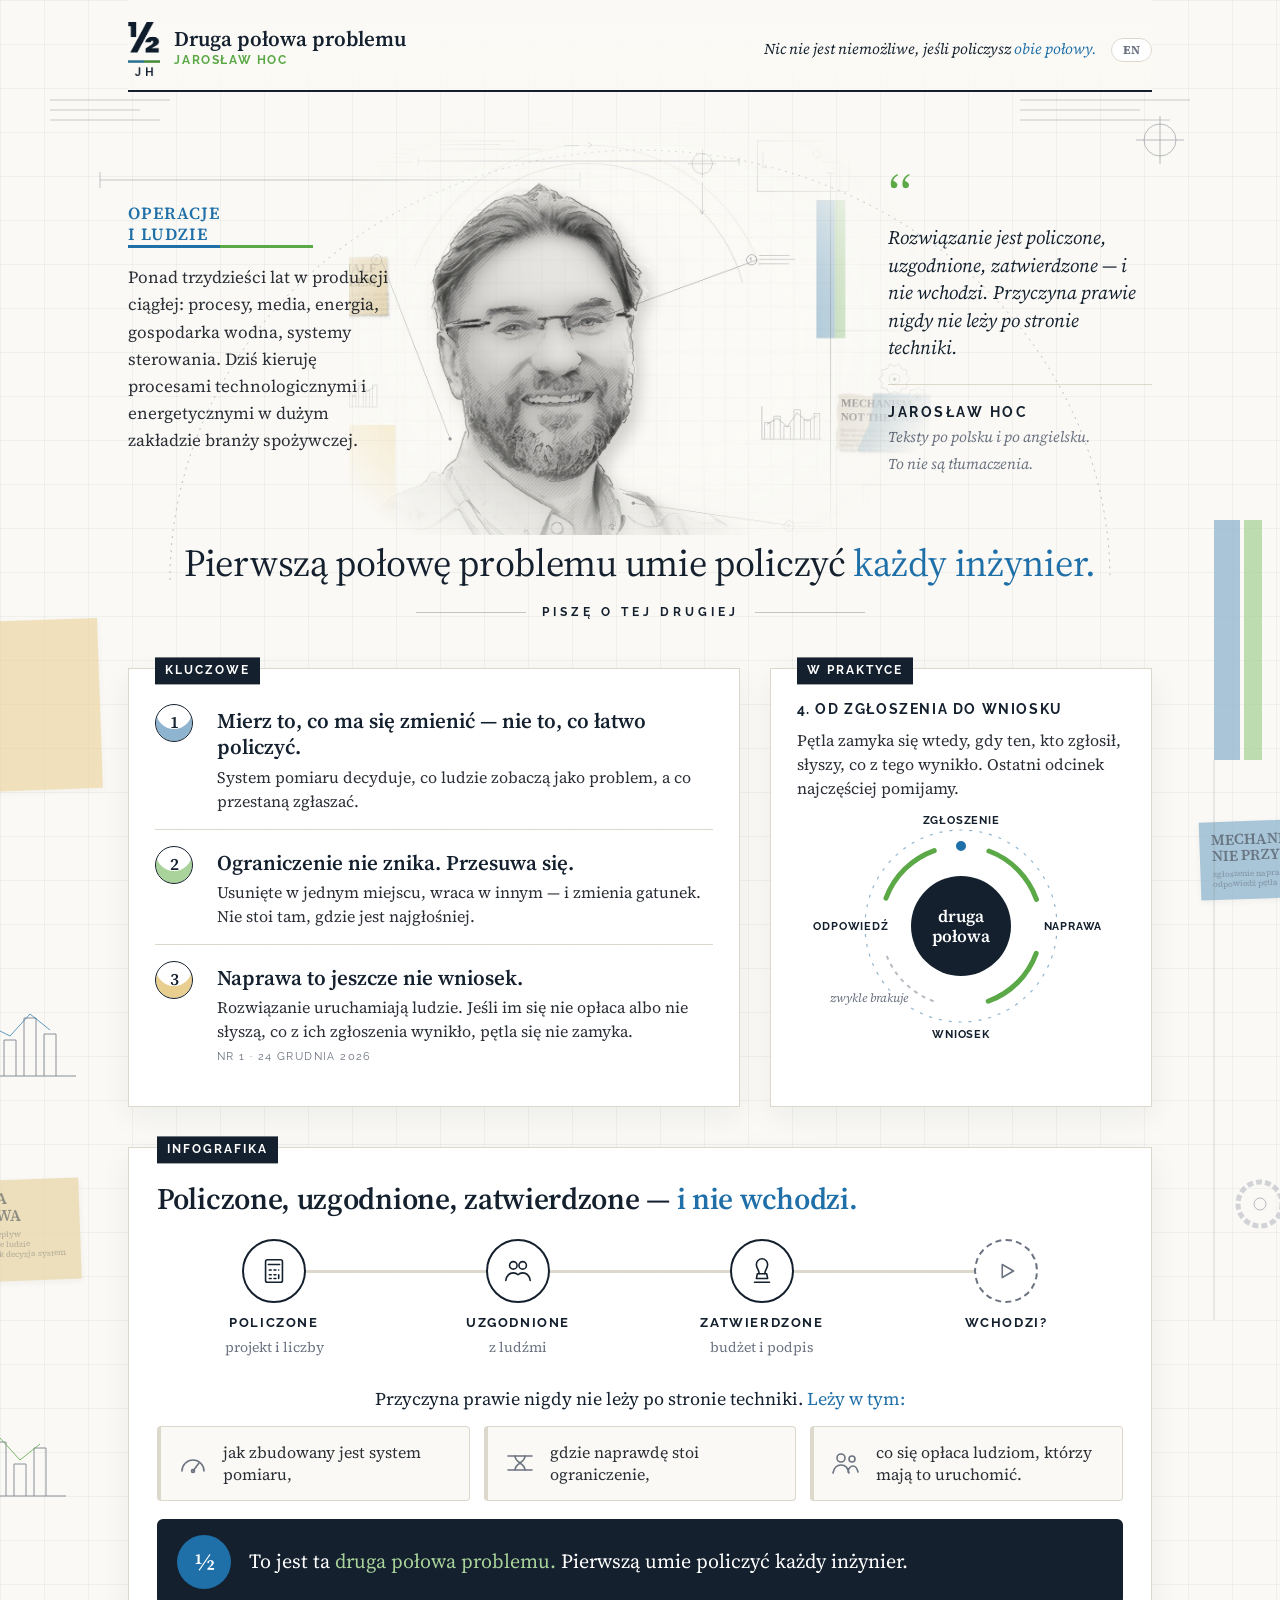
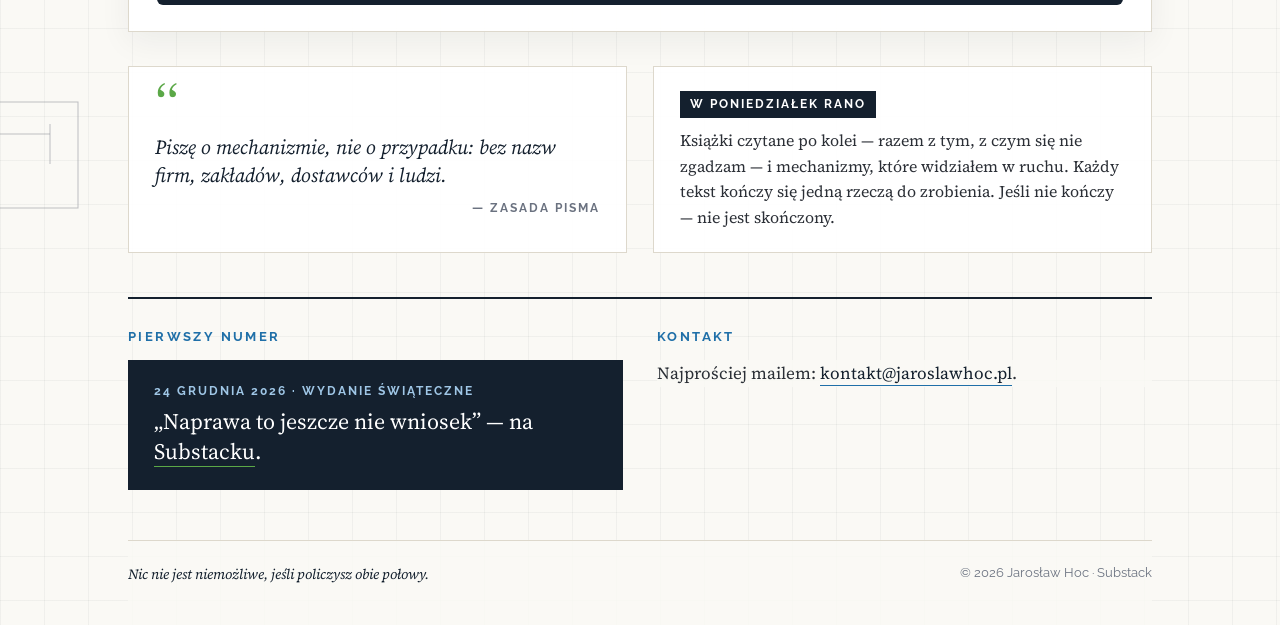
==== commit 988f8372: "Infografika z tekstu autora: policzone, uzgodnione, zatwierdzone — i nie wchodzi; tylko kolory stron" ====
--- a/index.html
+++ b/index.html
@@ -80,7 +80,7 @@
 .loop text{font-family:Raleway,sans-serif;font-weight:700;font-size:11px;letter-spacing:.8px;fill:var(--navy);text-anchor:middle}
 .loop .mid{font-family:var(--serif);font-size:17px;font-weight:600;letter-spacing:0;fill:#fff}
 .loop .lbl text{paint-order:stroke;stroke:#fff;stroke-width:5px;stroke-linejoin:round}
-.loop .miss{font-family:var(--serif);font-style:italic;font-weight:400;font-size:12px;fill:#B5651D;letter-spacing:0}
+.loop .miss{font-family:var(--serif);font-style:italic;font-weight:400;font-size:12px;fill:#6B7280;letter-spacing:0}
 .ring{transform-box:fill-box;transform-origin:center;animation:spin 40s linear infinite}
 .dot{offset-path:path("M150 40 A80 80 0 0 1 150 200 A80 80 0 0 1 150 40");animation:run 8s linear infinite}
 .fill{stroke-dasharray:1;stroke-dashoffset:1;animation:close 8s linear infinite}
@@ -109,43 +109,52 @@
 footer .m{font-family:var(--serif);font-style:italic;font-size:14px;color:var(--navy)}
 footer a{border:0;color:var(--gray)}
 
-/* infografika: gdzie gubi się druga połowa */
-.info{margin-top:40px;background:rgba(255,255,255,.94);border:1px solid var(--rule);padding:0 26px 26px;box-shadow:0 10px 30px rgba(20,32,46,.06)}
-.info>h2{font-family:var(--serif);font-weight:600;font-size:30px;color:var(--navy);margin:4px 0 6px;letter-spacing:-.3px;text-transform:none}
-.info>h2 em{font-style:normal;color:var(--blue)}
-.info>p.i{margin:0 0 20px;font-family:var(--serif);font-size:16px;max-width:760px}
-.tiles{display:grid;grid-template-columns:repeat(4,1fr);gap:16px}
-.tile{border-radius:6px;padding:16px 16px 14px;border-top:4px solid var(--c)}
-.tile:nth-child(1){--c:var(--blue);background:#EEF4F9}.tile:nth-child(2){--c:#C99A2E;background:#FBF4E4}
-.tile:nth-child(3){--c:var(--navy);background:#F1F2F4}.tile:nth-child(4){--c:var(--green);background:#EFF6EC}
-.tile .n{display:inline-flex;width:28px;height:28px;border-radius:50%;background:var(--c);color:#fff;font-weight:700;font-size:14px;align-items:center;justify-content:center;margin-right:8px}
-.tile h4{display:flex;align-items:center;margin:0 0 8px;font-size:14px;letter-spacing:1.2px;text-transform:uppercase;color:var(--navy);line-height:1.25}
-.tile p{margin:0 0 10px;font-family:var(--serif);font-size:15px;line-height:1.45}
-.tile svg{display:block;width:100%;height:auto}
-.tile svg text{font-family:Raleway,sans-serif;font-size:9px;font-weight:700;letter-spacing:.6px;fill:#14202E;text-anchor:middle}
-.takeaway{display:grid;grid-template-columns:54px 1fr;gap:18px;align-items:center;margin-top:18px;padding:16px 20px;background:var(--navy);color:#fff;border-radius:6px}
+/* infografika z tekstu autora */
+.info{margin-top:40px;background:rgba(255,255,255,.95);border:1px solid var(--rule);padding:0 28px 26px;box-shadow:0 10px 30px rgba(20,32,46,.06)}
+.info h2.h{font-family:var(--serif);font-weight:600;font-size:30px;color:var(--navy);margin:4px 0 22px;letter-spacing:-.3px;text-transform:none;line-height:1.2}
+.info h2.h em{font-style:normal;color:var(--blue)}
+.steps{position:relative;display:grid;grid-template-columns:repeat(4,1fr);gap:10px;text-align:center;margin-bottom:8px}
+.track{position:absolute;left:12.5%;right:12.5%;top:31px;height:3px;background:var(--rule)}
+.prog{height:100%;width:0;background:linear-gradient(90deg,var(--blue),var(--green));animation:prog 12s infinite}
+.step{position:relative}
+.step .c{width:64px;height:64px;margin:0 auto 10px;border-radius:50%;background:#fff;border:2px solid var(--navy);display:flex;align-items:center;justify-content:center;transition:none}
+.step .c svg{width:30px;height:30px;fill:none;stroke:var(--navy);stroke-width:1.7;stroke-linecap:round;stroke-linejoin:round}
+.step b{display:block;font-size:13px;letter-spacing:1.6px;text-transform:uppercase;color:var(--navy)}
+.step small{display:block;font-family:var(--serif);font-size:14px;color:var(--gray);margin-top:2px}
+.s1 .c{animation:on1 12s infinite}.s2 .c{animation:on2 12s infinite}.s3 .c{animation:on3 12s infinite}
+.s4 .c{border-style:dashed;border-color:var(--gray);animation:fail 12s infinite}
+.s4 .no{font-family:var(--serif);font-style:italic;font-size:16px;color:var(--blue);margin-top:4px;opacity:0;animation:no 12s infinite}
+.why{margin:22px 0 12px;font-family:var(--serif);font-size:18px;color:var(--navy);text-align:center}
+.why em{font-style:normal;color:var(--blue)}
+.causes{display:grid;grid-template-columns:repeat(3,1fr);gap:14px}
+.cause{border:1px solid var(--rule);border-left:4px solid var(--rule);border-radius:4px;padding:14px 16px;background:var(--paper);display:grid;grid-template-columns:34px 1fr;gap:12px;align-items:center}
+.cause svg{width:32px;height:32px;fill:none;stroke:var(--gray);stroke-width:1.6;stroke-linecap:round;stroke-linejoin:round}
+.cause p{margin:0;font-family:var(--serif);font-size:16px;line-height:1.4;color:var(--ink)}
+.k1{animation:c1 12s infinite}.k2{animation:c2 12s infinite}.k3{animation:c3 12s infinite}
+.info .takeaway{display:grid;grid-template-columns:54px 1fr;gap:18px;align-items:center;margin-top:18px;padding:16px 20px;background:var(--navy);color:#fff;border-radius:6px}
 .takeaway .b{width:54px;height:54px;border-radius:50%;background:var(--blue);display:flex;align-items:center;justify-content:center;font-family:var(--serif);font-size:24px;font-weight:600}
-.takeaway small{display:block;font-size:11px;letter-spacing:2px;color:#9fc6e6;font-weight:700;margin-bottom:2px}
-.takeaway span{font-family:var(--serif);font-size:19px;line-height:1.35}
+.takeaway span{font-family:var(--serif);font-size:20px;line-height:1.35}
 .takeaway em{font-style:normal;color:#A9D39A}
-.needle{transform-origin:60px 62px;animation:needle 4s ease-in-out infinite alternate}
-@keyframes needle{from{transform:rotate(-58deg)}to{transform:rotate(-8deg)}}
-.st{animation:neck 9s infinite}.st:nth-of-type(2){animation-delay:-6s}.st:nth-of-type(3){animation-delay:-3s}
-@keyframes neck{0%,30%{fill:#C99A2E}36%,100%{fill:#D9DCE1}}
-.flow{offset-path:path("M8 70 H112");animation:run 3s linear infinite}.flow.b{animation-delay:-1s}.flow.c{animation-delay:-2s}
-.doc{animation:doc 6s ease-in-out infinite}
-@keyframes doc{0%{transform:translateX(0)}15%,30%{transform:translateX(26px)}45%,60%{transform:translateX(52px)}75%,90%{transform:translateX(78px);opacity:1}100%{transform:translateX(78px);opacity:0}}
-.gate{animation:gate 6s infinite}.gate.g2{animation-delay:1.8s}.gate.g3{animation-delay:3.6s}
-@keyframes gate{0%,10%{fill:#B7BBC2}16%,40%{fill:#C0392B}50%,100%{fill:#B7BBC2}}
-.up{stroke-dasharray:1;stroke-dashoffset:1;animation:up 6s infinite}
-@keyframes up{0%{stroke-dashoffset:1}25%,100%{stroke-dashoffset:0}}
-.back{stroke-dasharray:1;stroke-dashoffset:1;animation:back 6s infinite}
-@keyframes back{0%,55%{stroke-dashoffset:1;opacity:1}80%,95%{stroke-dashoffset:0;opacity:1}100%{opacity:0}}
-.nope{animation:nope 6s infinite}@keyframes nope{0%,25%{opacity:0}30%,52%{opacity:1}56%,100%{opacity:0}}
-.yes{animation:yes 6s infinite}@keyframes yes{0%,78%{opacity:0}82%,96%{opacity:1}100%{opacity:0}}
-@media(max-width:900px){.tiles{grid-template-columns:1fr 1fr}}
-@media(max-width:560px){.tiles{grid-template-columns:1fr}.info>h2{font-size:24px}}
-@media(prefers-reduced-motion:reduce){.needle,.st,.flow,.doc,.gate,.up,.back,.nope,.yes{animation:none}.up,.back{stroke-dashoffset:0}.yes{opacity:1}.nope{opacity:0}}
+@keyframes prog{0%{width:0}45%,95%{width:100%}100%{width:0}}
+@keyframes on1{0%,4%{background:#fff;border-color:#14202E}8%,95%{background:#5BA847;border-color:#5BA847}100%{background:#fff;border-color:#14202E}}
+@keyframes on2{0%,17%{background:#fff;border-color:#14202E}21%,95%{background:#5BA847;border-color:#5BA847}100%{background:#fff;border-color:#14202E}}
+@keyframes on3{0%,30%{background:#fff;border-color:#14202E}34%,95%{background:#5BA847;border-color:#5BA847}100%{background:#fff;border-color:#14202E}}
+.s1 .c svg{animation:i1 12s infinite}.s2 .c svg{animation:i2 12s infinite}.s3 .c svg{animation:i3 12s infinite}
+@keyframes i1{0%,4%{stroke:#14202E}8%,95%{stroke:#fff}100%{stroke:#14202E}}
+@keyframes i2{0%,17%{stroke:#14202E}21%,95%{stroke:#fff}100%{stroke:#14202E}}
+@keyframes i3{0%,30%{stroke:#14202E}34%,95%{stroke:#fff}100%{stroke:#14202E}}
+@keyframes fail{0%,44%{transform:none}46%{transform:translateX(-4px)}48%{transform:translateX(4px)}50%{transform:translateX(-3px)}52%,100%{transform:none}}
+@keyframes no{0%,46%{opacity:0}50%,95%{opacity:1}100%{opacity:0}}
+@keyframes c1{0%,56%{border-left-color:#DDD8CC;background:#FAF9F5}60%,95%{border-left-color:#1F6FA8;background:#EEF4F9}100%{border-left-color:#DDD8CC;background:#FAF9F5}}
+@keyframes c2{0%,64%{border-left-color:#DDD8CC;background:#FAF9F5}68%,95%{border-left-color:#1F6FA8;background:#EEF4F9}100%{border-left-color:#DDD8CC;background:#FAF9F5}}
+@keyframes c3{0%,72%{border-left-color:#DDD8CC;background:#FAF9F5}76%,95%{border-left-color:#1F6FA8;background:#EEF4F9}100%{border-left-color:#DDD8CC;background:#FAF9F5}}
+.k1 svg{animation:d1 12s infinite}.k2 svg{animation:d2 12s infinite}.k3 svg{animation:d3 12s infinite}
+@keyframes d1{0%,56%{stroke:#6B7280}60%,95%{stroke:#1F6FA8}100%{stroke:#6B7280}}
+@keyframes d2{0%,64%{stroke:#6B7280}68%,95%{stroke:#1F6FA8}100%{stroke:#6B7280}}
+@keyframes d3{0%,72%{stroke:#6B7280}76%,95%{stroke:#1F6FA8}100%{stroke:#6B7280}}
+@media(max-width:700px){.steps{grid-template-columns:1fr 1fr;row-gap:22px}.track{display:none}.causes{grid-template-columns:1fr}.info h2.h{font-size:24px}}
+@media(prefers-reduced-motion:reduce){.prog,.step .c,.step .c svg,.no,.cause,.cause svg{animation:none!important}.prog{width:100%}.s4 .no{opacity:1}}
+
 @media(max-width:900px){
   .head,.grid,.bottom,.about{grid-template-columns:1fr}
   .portrait{max-width:440px;margin:0 auto}
@@ -247,25 +256,21 @@
 
 <section class="info">
   <span class="lab">INFOGRAFIKA</span>
-  <h2>Gdzie gubi się <em>druga połowa</em></h2>
-  <p class="i">Rozwiązanie jest policzone i zatwierdzone. A potem zatrzymuje się w jednym z czterech miejsc — prawie nigdy po stronie techniki.</p>
-  <div class="tiles">
-    <div class="tile"><h4><span class="n">1</span>Pomiar</h4><p>Mierzymy to, co łatwo policzyć. Wskaźnik jest zielony, problem zostaje.</p>
-      <svg viewBox="0 0 120 86"><path d="M14 62a46 46 0 0 1 92 0" fill="none" stroke="#D9DCE1" stroke-width="9"/><path d="M14 62a46 46 0 0 1 46-46" fill="none" stroke="#A9D39A" stroke-width="9"/><path d="M60 16a46 46 0 0 1 46 46" fill="none" stroke="#8FB4CF" stroke-width="9" stroke-dasharray="3 3"/>
-      <line class="needle" x1="60" y1="62" x2="60" y2="24" stroke="#14202E" stroke-width="2.5" stroke-linecap="round"/><circle cx="60" cy="62" r="4" fill="#14202E"/><text x="30" y="80">ŁATWE</text><text x="92" y="80">WAŻNE</text></svg></div>
-    <div class="tile"><h4><span class="n">2</span>Ograniczenie</h4><p>Usuwamy wąskie gardło — i przesuwa się dalej. Nie tam, gdzie jest najgłośniej.</p>
-      <svg viewBox="0 0 120 86"><rect class="st" x="10" y="14" width="26" height="44" rx="3" fill="#D9DCE1"/><rect class="st" x="47" y="14" width="26" height="44" rx="3" fill="#D9DCE1"/><rect class="st" x="84" y="14" width="26" height="44" rx="3" fill="#D9DCE1"/>
-      <line x1="8" y1="70" x2="112" y2="70" stroke="#B7BBC2" stroke-width="1.5"/><circle class="flow" r="4" fill="#1F6FA8"/><circle class="flow b" r="4" fill="#1F6FA8"/><circle class="flow c" r="4" fill="#1F6FA8"/><text x="60" y="84">GARDŁO WĘDRUJE</text></svg></div>
-    <div class="tile"><h4><span class="n">3</span>Co się opłaca</h4><p>Każda zmiana wymaga kolejnej zgody. Ludzie przestają zgłaszać i obchodzą system.</p>
-      <svg viewBox="0 0 120 86"><line x1="8" y1="48" x2="112" y2="48" stroke="#B7BBC2" stroke-width="1.5"/>
-      <rect class="gate" x="36" y="28" width="4" height="34" fill="#B7BBC2"/><rect class="gate g2" x="62" y="28" width="4" height="34" fill="#B7BBC2"/><rect class="gate g3" x="88" y="28" width="4" height="34" fill="#B7BBC2"/>
-      <g class="doc"><rect x="10" y="36" width="16" height="20" rx="2" fill="#fff" stroke="#14202E" stroke-width="1.4"/><path d="M13 42h10M13 46h10M13 50h6" stroke="#14202E" stroke-width="1"/></g><text x="60" y="80">3 ZGODY</text></svg></div>
-    <div class="tile"><h4><span class="n">4</span>Odpowiedź</h4><p>Naprawione, wniosek zapisany. Tylko ten, kto zgłosił, nie słyszy, co z tego wynikło.</p>
-      <svg viewBox="0 0 120 86"><circle cx="24" cy="58" r="8" fill="#14202E"/><path d="M12 80c2-8 6-12 12-12s10 4 12 12" fill="#14202E"/><rect x="82" y="10" width="28" height="22" rx="3" fill="#14202E"/><path d="M88 18h16M88 24h10" stroke="#fff" stroke-width="1.5"/>
-      <path class="up" pathLength="1" d="M34 50 Q60 20 80 22" fill="none" stroke="#1F6FA8" stroke-width="2"/><path class="back" pathLength="1" d="M88 36 Q76 66 38 64" fill="none" stroke="#5BA847" stroke-width="2.5"/>
-      <text class="nope" x="78" y="62" style="fill:#C0392B">… CISZA</text><text class="yes" x="80" y="80" style="fill:#3E8E32">PĘTLA ZAMKNIĘTA</text></svg></div>
-  </div>
-  <div class="takeaway"><div class="b">½</div><div><small>WNIOSEK</small><span>Rozwiązanie działa dopiero wtedy, gdy <em>mierzy właściwą rzecz, trafia w ograniczenie, opłaca się ludziom</em> i <em>wraca odpowiedzią</em> do tego, kto zgłosił.</span></div></div>
+  <h2 class="h">Policzone, uzgodnione, zatwierdzone — <em>i nie wchodzi.</em></h2>
+  <div class="steps">
+    <div class="track"><div class="prog"></div></div>
+    <div class="step s1"><div class="c"><svg viewBox="0 0 32 32"><rect x="7" y="4" width="18" height="24" rx="2"/><path d="M10 9h12M11 15h2M16 15h2M21 15h0M11 20h2M16 20h2M11 24h2M16 24h2M21 20v4"/></svg></div><b>Policzone</b><small>projekt i liczby</small></div>
+    <div class="step s2"><div class="c"><svg viewBox="0 0 32 32"><circle cx="11" cy="10" r="4"/><circle cx="21" cy="10" r="4"/><path d="M3 26c1-5 4-8 8-8 2 0 3.6.7 5 2 1.4-1.3 3-2 5-2 4 0 7 3 8 8"/></svg></div><b>Uzgodnione</b><small>z ludźmi</small></div>
+    <div class="step s3"><div class="c"><svg viewBox="0 0 32 32"><path d="M8 28h16M10 24h12l-1-5h-10z"/><path d="M13 19c0-4-3-6-3-10a6 6 0 0 1 12 0c0 4-3 6-3 10"/></svg></div><b>Zatwierdzone</b><small>budżet i podpis</small></div>
+    <div class="step s4"><div class="c"><svg viewBox="0 0 32 32" style="stroke:#6B7280"><path d="M12 9l12 7-12 7z"/></svg></div><b>Wchodzi?</b><div class="no">nie wchodzi</div></div>
+  </div>
+  <p class="why">Przyczyna prawie nigdy nie leży po stronie techniki. <em>Leży w tym:</em></p>
+  <div class="causes">
+    <div class="cause k1"><svg viewBox="0 0 32 32"><path d="M5 24a11 11 0 1 1 22 0"/><path d="M16 24l6-8"/><circle cx="16" cy="24" r="1.5"/></svg><p>jak zbudowany jest system pomiaru,</p></div>
+    <div class="cause k2"><svg viewBox="0 0 32 32"><path d="M4 9h24M4 23h24"/><path d="M11 9c0 7 10 7 10 14M21 9c0 7-10 7-10 14"/></svg><p>gdzie naprawdę stoi ograniczenie,</p></div>
+    <div class="cause k3"><svg viewBox="0 0 32 32"><circle cx="11" cy="11" r="4"/><circle cx="22" cy="12" r="3"/><path d="M3 26c1-5 4-8 8-8s7 3 8 8M18 25c.6-3.6 2.4-6 5-6s4 2 5 6"/></svg><p>co się opłaca ludziom, którzy mają to uruchomić.</p></div>
+  </div>
+  <div class="takeaway"><div class="b">½</div><span>To jest ta <em>druga połowa problemu.</em> Pierwszą umie policzyć każdy inżynier.</span></div>
 </section>
 
 <section class="bottom">
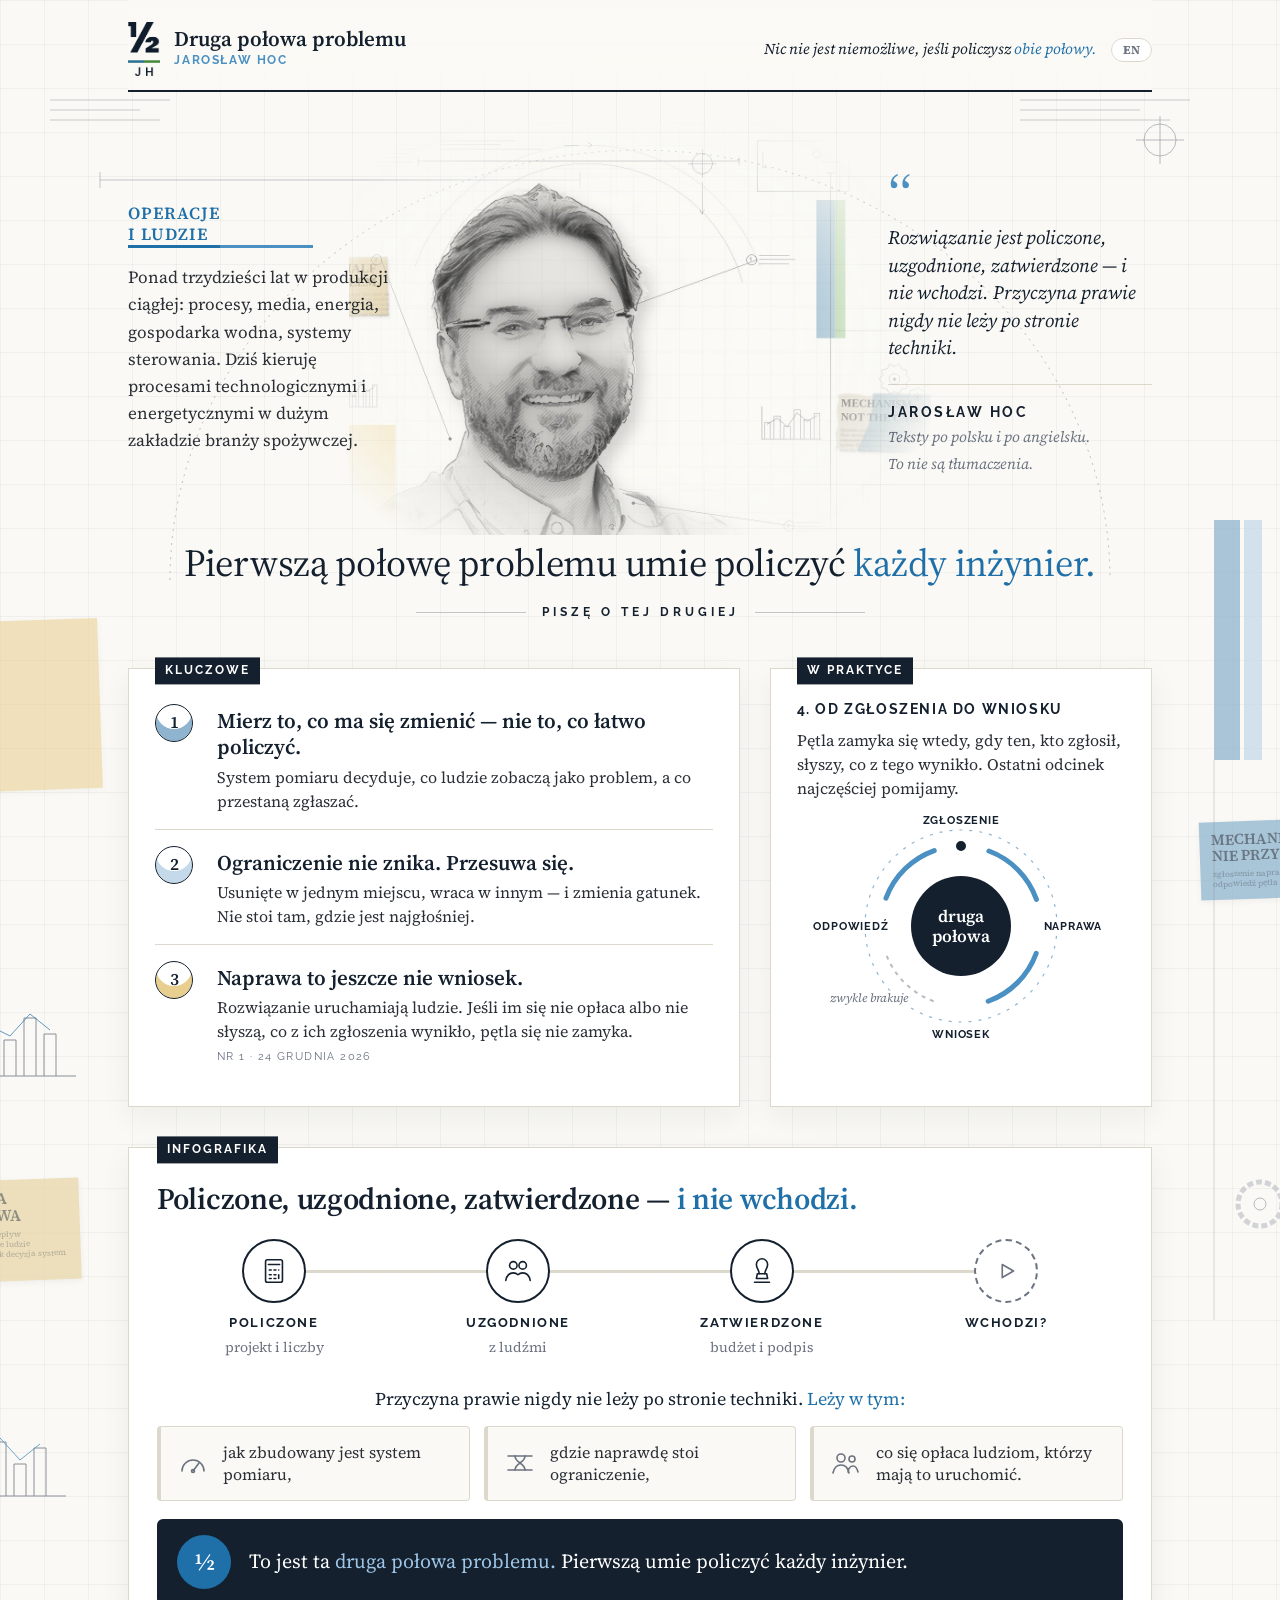
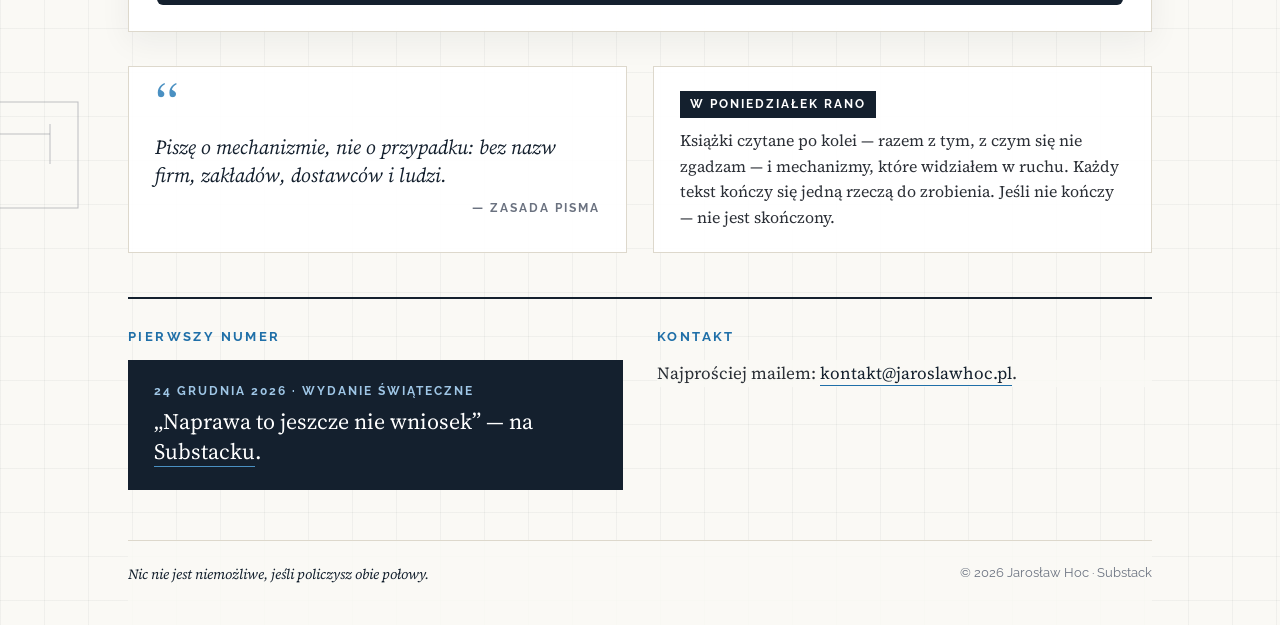
==== commit 9dd99aa1: "Animacje i akcenty w odcieniach niebieskiego zamiast zieleni Co-Authored-By: Claude Opus 5.5 <norepl" ====
--- a/index.html
+++ b/index.html
@@ -19,7 +19,7 @@
 <link href="https://fonts.googleapis.com/css2?family=Raleway:wght@400;500;600;700&family=Source+Serif+4:ital,opsz,wght@0,8..60,400;0,8..60,600;1,8..60,400&display=swap" rel="stylesheet">
 <link rel="icon" href="favicon.png?v=1791019325" type="image/png"><link rel="apple-touch-icon" href="apple-touch-icon.png">
 <style>
-:root{--navy:#14202E;--blue:#1F6FA8;--blueS:#8FB4CF;--green:#5BA847;--greenS:#A9D39A;--amber:#E9CF8F;--ink:#2B2F36;--gray:#6B7280;--line:#8A8F98;--rule:#DDD8CC;--paper:#FAF9F5;--serif:"Source Serif 4",Georgia,serif}
+:root{--navy:#14202E;--blue:#1F6FA8;--blueS:#8FB4CF;--green:#4A90C2;--greenS:#C4DAEA;--amber:#E9CF8F;--ink:#2B2F36;--gray:#6B7280;--line:#8A8F98;--rule:#DDD8CC;--paper:#FAF9F5;--serif:"Source Serif 4",Georgia,serif}
 *{box-sizing:border-box}
 html{background:var(--paper)}
 body{margin:0;color:var(--ink);font-family:Raleway,system-ui,sans-serif;font-size:17px;line-height:1.6;position:relative;overflow-x:hidden;
@@ -115,7 +115,7 @@
 .info h2.h em{font-style:normal;color:var(--blue)}
 .steps{position:relative;display:grid;grid-template-columns:repeat(4,1fr);gap:10px;text-align:center;margin-bottom:8px}
 .track{position:absolute;left:12.5%;right:12.5%;top:31px;height:3px;background:var(--rule)}
-.prog{height:100%;width:0;background:linear-gradient(90deg,var(--blue),var(--green));animation:prog 12s infinite}
+.prog{height:100%;width:0;background:linear-gradient(90deg,#8FB4CF,#1F6FA8);animation:prog 12s infinite}
 .step{position:relative}
 .step .c{width:64px;height:64px;margin:0 auto 10px;border-radius:50%;background:#fff;border:2px solid var(--navy);display:flex;align-items:center;justify-content:center;transition:none}
 .step .c svg{width:30px;height:30px;fill:none;stroke:var(--navy);stroke-width:1.7;stroke-linecap:round;stroke-linejoin:round}
@@ -134,11 +134,11 @@
 .info .takeaway{display:grid;grid-template-columns:54px 1fr;gap:18px;align-items:center;margin-top:18px;padding:16px 20px;background:var(--navy);color:#fff;border-radius:6px}
 .takeaway .b{width:54px;height:54px;border-radius:50%;background:var(--blue);display:flex;align-items:center;justify-content:center;font-family:var(--serif);font-size:24px;font-weight:600}
 .takeaway span{font-family:var(--serif);font-size:20px;line-height:1.35}
-.takeaway em{font-style:normal;color:#A9D39A}
+.takeaway em{font-style:normal;color:#9FC6E6}
 @keyframes prog{0%{width:0}45%,95%{width:100%}100%{width:0}}
-@keyframes on1{0%,4%{background:#fff;border-color:#14202E}8%,95%{background:#5BA847;border-color:#5BA847}100%{background:#fff;border-color:#14202E}}
-@keyframes on2{0%,17%{background:#fff;border-color:#14202E}21%,95%{background:#5BA847;border-color:#5BA847}100%{background:#fff;border-color:#14202E}}
-@keyframes on3{0%,30%{background:#fff;border-color:#14202E}34%,95%{background:#5BA847;border-color:#5BA847}100%{background:#fff;border-color:#14202E}}
+@keyframes on1{0%,4%{background:#fff;border-color:#14202E}8%,95%{background:#1F6FA8;border-color:#1F6FA8}100%{background:#fff;border-color:#14202E}}
+@keyframes on2{0%,17%{background:#fff;border-color:#14202E}21%,95%{background:#1F6FA8;border-color:#1F6FA8}100%{background:#fff;border-color:#14202E}}
+@keyframes on3{0%,30%{background:#fff;border-color:#14202E}34%,95%{background:#1F6FA8;border-color:#1F6FA8}100%{background:#fff;border-color:#14202E}}
 .s1 .c svg{animation:i1 12s infinite}.s2 .c svg{animation:i2 12s infinite}.s3 .c svg{animation:i3 12s infinite}
 @keyframes i1{0%,4%{stroke:#14202E}8%,95%{stroke:#fff}100%{stroke:#14202E}}
 @keyframes i2{0%,17%{stroke:#14202E}21%,95%{stroke:#fff}100%{stroke:#14202E}}
@@ -185,7 +185,7 @@
   <div class="note hide-m" style="right:calc(50% - 710px);top:820px;width:150px;font-size:15px;background:var(--blueS);opacity:.75;color:rgba(20,32,46,.7)">MECHANIZM,<br>NIE PRZYPADEK<small>zgłoszenie naprawa wniosek odpowiedź pętla standard</small></div>
   <!-- wykresy słupkowe -->
   <svg class="hide-m" style="left:calc(50% - 690px);top:1000px" width="130" height="80" viewBox="0 0 130 80"><path d="M4 76H126M4 4V76"/><path d="M14 76V48h12v28M34 76V30h12v46M54 76V40h12v36M74 76V18h12v58M94 76V34h12v42"/><path d="M20 44L40 26 60 36 80 14 100 30" stroke="#1F6FA8" opacity=".7"/></svg>
-  <svg class="hide-m" style="left:calc(50% - 700px);top:1420px" width="130" height="80" viewBox="0 0 130 80"><path d="M4 76H126M4 4V76"/><path d="M14 76V40h12v36M34 76V52h12v24M54 76V22h12v54M74 76V44h12v32M94 76V28h12v48"/><path d="M20 36L40 48 60 18 80 40 100 24" stroke="#5BA847" opacity=".8"/></svg>
+  <svg class="hide-m" style="left:calc(50% - 700px);top:1420px" width="130" height="80" viewBox="0 0 130 80"><path d="M4 76H126M4 4V76"/><path d="M14 76V40h12v36M34 76V52h12v24M54 76V22h12v54M74 76V44h12v32M94 76V28h12v48"/><path d="M20 36L40 48 60 18 80 40 100 24" stroke="#4A90C2" opacity=".8"/></svg>
   <!-- zębatki -->
   <svg class="hide-m" style="right:calc(50% - 690px);top:1160px" width="110" height="100" viewBox="0 0 110 100"><g opacity=".6"><g class="gear"><circle cx="40" cy="44" r="22" stroke-dasharray="6 3" stroke-width="5" stroke="#B7BBC2"/><circle cx="40" cy="44" r="6"/></g><g class="gear r"><circle cx="82" cy="72" r="14" stroke-dasharray="4 3" stroke-width="4" stroke="#B7BBC2"/><circle cx="82" cy="72" r="4"/></g></g></svg>
   <!-- ramki-schematy -->
@@ -238,16 +238,16 @@
     <p class="s">Pętla zamyka się wtedy, gdy ten, kto zgłosił, słyszy, co z tego wynikło. Ostatni odcinek najczęściej pomijamy.</p>
     <svg class="loop" viewBox="0 0 300 245" aria-label="Pętla: zgłoszenie, naprawa, wniosek, odpowiedź — odpowiedzi zwykle brakuje">
       <circle class="ring" cx="150" cy="120" r="96" fill="none" stroke="#8FB4CF" stroke-width="1.2" stroke-dasharray="3 7"/>
-      <g fill="none" stroke="#5BA847" stroke-width="5" stroke-linecap="round">
+      <g fill="none" stroke="#4A90C2" stroke-width="5" stroke-linecap="round">
         <circle cx="150" cy="120" r="80" stroke-dasharray="69.8 432.8" stroke-dashoffset="-404.9"/>
         <circle cx="150" cy="120" r="80" stroke-dasharray="69.8 432.8" stroke-dashoffset="-27.9"/>
         <circle cx="150" cy="120" r="80" stroke-dasharray="69.8 432.8" stroke-dashoffset="-279.3"/>
       </g>
       <path d="M122.6 195.2 A80 80 0 0 1 74.8 147.4" fill="none" stroke="#B7BBC2" stroke-width="2" stroke-dasharray="4 5"/>
-      <path class="fill" d="M122.6 195.2 A80 80 0 0 1 74.8 147.4" pathLength="1" fill="none" stroke="#5BA847" stroke-width="5" stroke-linecap="round"/>
+      <path class="fill" d="M122.6 195.2 A80 80 0 0 1 74.8 147.4" pathLength="1" fill="none" stroke="#1F6FA8" stroke-width="5" stroke-linecap="round"/>
       <circle cx="150" cy="120" r="50" fill="#14202E"/>
       <text class="mid" x="150" y="116">druga</text><text class="mid" x="150" y="136">połowa</text>
-      <circle class="dot" r="6" fill="#1F6FA8" stroke="#fff" stroke-width="2"/>
+      <circle class="dot" r="6" fill="#14202E" stroke="#fff" stroke-width="2"/>
       <g class="lbl"><text x="150" y="18">ZGŁOSZENIE</text><text x="262" y="124">NAPRAWA</text>
       <text x="150" y="232">WNIOSEK</text><text x="40" y="124">ODPOWIEDŹ</text><text class="miss" x="58" y="196">zwykle brakuje</text></g>
     </svg>
